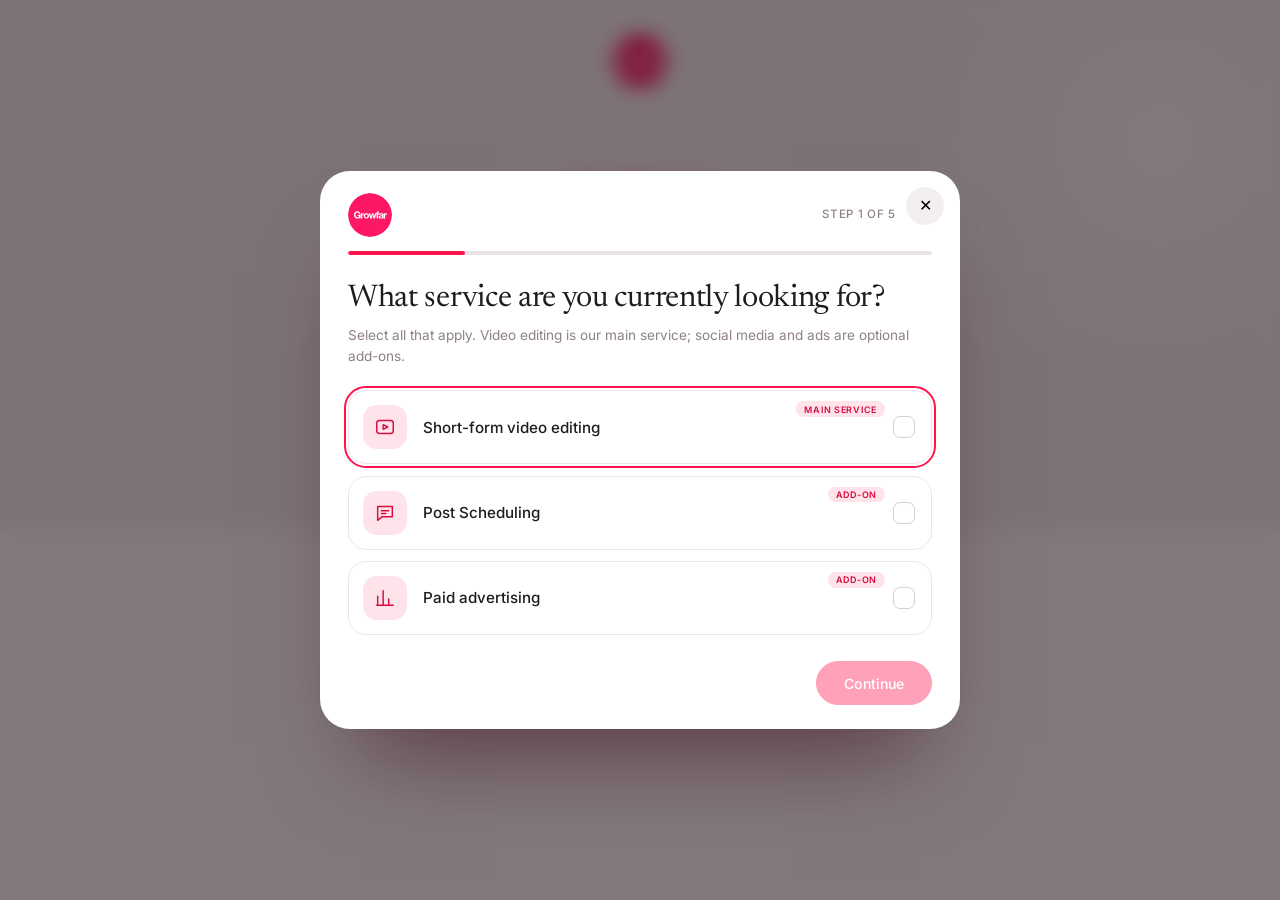
==== book.html @ 7cc7bc4f "Add files via upload" ====
<!DOCTYPE html>
<html lang="en-AU">
<head>
<meta charset="UTF-8">
<meta name="viewport" content="width=device-width, initial-scale=1">
<title>Book a Call — Growfar</title>
<meta name="description" content="Answer five quick questions and book a free call with Growfar. Your custom quote is ready before we talk.">
<meta name="robots" content="noindex">
<link rel="preconnect" href="https://fonts.googleapis.com">
<link rel="preconnect" href="https://fonts.gstatic.com" crossorigin>
<link href="https://fonts.googleapis.com/css2?family=Inter:wght@400;500;600;700;800&family=Newsreader:opsz,wght@6..72,400;6..72,500&display=swap" rel="stylesheet">
<link rel="icon" type="image/svg+xml" href="assets/logo.svg">
<link rel="icon" type="image/png" sizes="32x32" href="assets/favicon-32.png">
<link rel="apple-touch-icon" href="assets/apple-touch-icon.png">
<link rel="stylesheet" href="style.css">
<!-- Meta Pixel Code -->
<script>
!function(f,b,e,v,n,t,s)
{if(f.fbq)return;n=f.fbq=function(){n.callMethod?
n.callMethod.apply(n,arguments):n.queue.push(arguments)};
if(!f._fbq)f._fbq=n;n.push=n;n.loaded=!0;n.version='2.0';
n.queue=[];t=b.createElement(e);t.async=!0;
t.src=v;s=b.getElementsByTagName(e)[0];
s.parentNode.insertBefore(t,s)}(window, document,'script',
'https://connect.facebook.net/en_US/fbevents.js');
fbq('init', '1360784305839886');
fbq('track', 'PageView');
</script>
<noscript><img height="1" width="1" style="display:none"
src="https://www.facebook.com/tr?id=1360784305839886&ev=PageView&noscript=1"
/></noscript>
<!-- End Meta Pixel Code -->
</head>
<body>

<header>
  <div class="wrap nav" style="justify-content:center">
    <a href="index.html" class="logo"><img src="assets/logo.svg" alt="Growfar" width="54" height="54"></a>
  </div>
</header>

<main>
  <div class="hero">
    <div class="wrap lp-center">
      <span class="pill-tag">Free strategy call</span>
      <h1>Let's plan your content.</h1>
      <p class="lead">Answer five quick questions, pick a time that suits you, and your custom quote will be ready before we talk.</p>
      <a href="#contact" data-book class="btn btn-fill">Book a Call</a>
    </div>
  </div>
</main>

<footer class="lp-foot">
  <div class="wrap">
    <a href="index.html" class="logo"><img src="assets/logo.svg" alt="Growfar" width="36" height="36"></a>
    <span>© 2026 Growfar. All rights reserved.</span>
  </div>
</footer>

<script src="booking.js"></script>
<script>
  // Meta Pixel: Book a Call (and other #contact) button clicks
  document.addEventListener('click', function (e) {
    var btn = e.target.closest('a[href="#contact"]');
    if (!btn || typeof fbq !== 'function') return;
    fbq('trackCustom', 'BookCallClick', {
      button_text: btn.textContent.trim()
    });
  });
  // This page exists as an ad destination: open the form straight away so the
  // click lands directly on question 1, no extra "Book a Call" click needed.
  window.addEventListener('load', function () {
    window.GFBooking && window.GFBooking.open();
  });
</script>
</body>
</html>
---- style.css ----
:root{
    --bg:#fefdfd;
    --tint:#f3eff0;
    --tint-2:#ebe4e6;
    --ink:#201c1d;
    --muted:#8e8184;
    --line:#ebe7e8;
    --green:#ff154e;
    --green-d:#d90d3f;
    --green-soft:#ffe3ea;
    --serif:"Newsreader","Iowan Old Style","Georgia",serif;
    --sans:"Inter",system-ui,-apple-system,"Segoe UI",sans-serif;
    --radius:28px;
  }
  *{box-sizing:border-box;margin:0;padding:0}
  html{scroll-behavior:smooth}
  html.lenis,html.lenis body{height:auto}
  .lenis.lenis-smooth{scroll-behavior:auto!important}
  .lenis.lenis-stopped{overflow:hidden}
  :root{--ease:cubic-bezier(.22,1,.36,1)}
  body{overflow-x:hidden}
  body{font-family:var(--sans);background:var(--bg);color:var(--ink);font-size:15px;line-height:1.6;-webkit-font-smoothing:antialiased}
  a{color:inherit;text-decoration:none}
  ul{list-style:none}
  .wrap{width:min(1120px,100% - 40px);margin-inline:auto}
  h1,h2,h3{font-family:var(--serif);font-weight:400;letter-spacing:-.01em;line-height:1.12}
  h1{font-size:clamp(2.4rem,5.2vw,3.9rem)}
  h2{font-size:clamp(1.8rem,3.4vw,2.6rem)}
  p.lead{color:var(--muted);font-size:.95rem;max-width:34ch}

  /* buttons */
  .btn{display:inline-flex;align-items:center;justify-content:center;gap:.5rem;padding:.8rem 1.7rem;border-radius:999px;font-weight:500;font-size:.88rem;border:1.5px solid var(--green);cursor:pointer;font-family:var(--sans);position:relative;overflow:hidden;
    transform:translate(var(--mx,0px),var(--my,0px));
    transition:transform .5s var(--ease),background .4s var(--ease),border-color .4s var(--ease),box-shadow .4s var(--ease),color .4s}
  .btn:active{scale:.97}
  .btn-fill{background:var(--green);color:#ffffff}
  .btn-fill::after{content:"";position:absolute;inset:0;background:linear-gradient(110deg,transparent 30%,rgba(255,255,255,.45) 50%,transparent 70%);transform:translateX(-120%);transition:transform .8s var(--ease)}
  .btn-fill:hover::after{transform:translateX(120%)}
  .btn-fill:hover{background:var(--green-d);border-color:var(--green-d);box-shadow:0 14px 26px -12px var(--green-d)}
  .btn-line{background:transparent;color:var(--ink);border-color:var(--green-soft);box-shadow:inset 0 0 0 1px var(--green-soft)}
  .btn-line:hover{border-color:var(--green);background:rgba(255,21,78,.08)}
  .btn-row{display:flex;gap:.9rem;flex-wrap:wrap}
  .btn-sm{padding:.55rem 1.2rem;font-size:.8rem}

  /* nav */
  header{position:fixed;inset:0 0 auto 0;z-index:50;transition:transform .7s var(--ease),background .5s,backdrop-filter .5s,box-shadow .5s}
  header.scrolled{background:rgba(254,253,253,.72);backdrop-filter:blur(16px) saturate(1.4);-webkit-backdrop-filter:blur(16px) saturate(1.4);box-shadow:0 1px 0 var(--line)}
  header.hide{transform:translateY(-101%)}
  .nav{display:flex;align-items:center;justify-content:space-between;padding-block:34px;transition:padding .5s var(--ease)}
  header.scrolled .nav{padding-block:16px}
  .nav ul a{position:relative;transition:color .3s}
  .nav ul a::after{content:"";position:absolute;left:0;right:0;bottom:-4px;height:1px;background:var(--green);transform:scaleX(0);transform-origin:right;transition:transform .5s var(--ease)}
  .nav ul a:hover::after{transform:scaleX(1);transform-origin:left}
  .logo{font-family:var(--serif);font-size:1.35rem;font-weight:500;display:flex;align-items:center;gap:.5rem}
  .logo img{width:54px;height:54px;display:block;border-radius:50%}
  .nav ul{display:flex;gap:2.2rem;font-size:.86rem;color:#564c4e}
  .nav ul a:hover{color:var(--green-d)}
  .burger{display:none;background:none;border:0;cursor:pointer;width:38px;height:38px;position:relative}
  .burger span,.burger span::before,.burger span::after{position:absolute;left:9px;width:20px;height:1.5px;background:var(--ink);content:"";transition:.25s}
  .burger span{top:18px}.burger span::before{top:-6px;left:0}.burger span::after{top:6px;left:0}
  .burger.open span{background:transparent}
  .burger.open span::before{top:0;transform:rotate(45deg)}
  .burger.open span::after{top:0;transform:rotate(-45deg)}

  /* hero */
  .hero{background:var(--tint);padding:170px 0 110px;position:relative;overflow:hidden}
  .hero::before{content:"";position:absolute;width:520px;height:520px;right:-140px;top:-120px;border-radius:50%;background:radial-gradient(circle,#ffffff 0,transparent 68%);opacity:.9}
  .hero-grid{display:grid;grid-template-columns:1.05fr 1fr;gap:3rem;align-items:center;position:relative}
  .hero h1{margin-bottom:1.3rem;max-width:none;font-size:clamp(2.1rem,3.9vw,3.1rem)}
  .hero p.lead{margin-bottom:2rem}
  .community{display:flex;align-items:center;gap:.8rem;margin-top:2.2rem;font-size:.7rem;color:var(--muted);line-height:1.35}
  .community b{color:var(--green-d);font-weight:500;display:block}
  .avatars{display:flex}
  .avatars span{width:30px;height:30px;border-radius:50%;border:2px solid var(--tint);margin-left:-8px;display:grid;place-items:center;font-size:.62rem;font-weight:600;color:#ffffff}
  .avatars span:first-child{margin-left:0}
  .a1{background:#7d6e71}.a2{background:#ff7a99}.a3{background:#4e3f43}

  .hero-art{position:relative;height:430px}
  .shape{position:absolute;overflow:hidden;box-shadow:0 30px 60px -30px rgba(86,64,69,.35)}
  .shape-a{left:0;top:0;width:58%;height:88%;border-radius:120px 24px 24px 120px;
    background:
      repeating-linear-gradient(90deg,rgba(255,255,255,.0) 0 14px,rgba(166,152,155,.16) 14px 16px),
      linear-gradient(160deg,#fcfbfb,#e6e0e1 70%,#d9d0d3)}
  .shape-a::before{content:"";position:absolute;inset:-10% -30% auto auto;width:95%;height:70%;border-radius:0 0 0 100%;background:linear-gradient(135deg,#ffffff,#e3dcde);box-shadow:-14px 14px 30px rgba(142,123,127,.25)}
  .shape-a::after{content:"";position:absolute;left:38%;top:22%;width:20%;aspect-ratio:1;border-radius:50%;background:radial-gradient(circle at 35% 30%,#ffffff,#ddd4d6 70%);box-shadow:8px 14px 20px rgba(132,113,118,.3)}
  .shape-b{right:0;bottom:0;width:44%;height:66%;border-radius:24px 24px 90px 24px;background:linear-gradient(160deg,#ede7e8,#dfd6d8)}
  .shape-b::before{content:"";position:absolute;left:18%;top:30%;width:70%;aspect-ratio:1;border-radius:50%;background:radial-gradient(circle at 34% 28%,#ffffff 0,#f2f0f0 40%,#d9d0d3 100%);box-shadow:0 26px 30px -10px rgba(126,104,109,.4)}
  .shape-b::after{content:"";position:absolute;right:-12%;top:8%;width:45%;height:26%;border-radius:40px;background:linear-gradient(120deg,#f2d8c8,#e0b9a5);transform:rotate(-24deg);opacity:.85}
  .next{position:absolute;left:2%;bottom:2%;font-size:.6rem;color:var(--muted);display:flex;flex-direction:column;gap:.2rem;width:90px}
  .next::after{content:"";height:1px;background:#a79c9e;margin-top:6px}
  .gl-canvas{position:absolute;inset:-6% -8%;width:116%;height:112%;display:block;pointer-events:none;opacity:0;transition:opacity 1.4s var(--ease)}
  .gl .gl-canvas{opacity:1}
  .gl .shape{display:none}
  .hero .next{z-index:2}
  .hero h1 .w{display:inline-block;overflow:hidden;vertical-align:top;padding-bottom:.08em}
  .hero h1 .w>span{display:inline-block;transform:translateY(105%) rotateX(-40deg);transform-origin:0 100%;animation:wordIn 1.1s var(--ease) forwards;animation-delay:calc(.15s + var(--i)*.09s)}
  @keyframes wordIn{to{transform:none}}
  .hero .fade-up{opacity:0;transform:translateY(20px);animation:fadeUp 1s var(--ease) forwards;animation-delay:calc(.7s + var(--i,0)*.12s)}
  @keyframes fadeUp{to{opacity:1;transform:none}}

  /* sections */
  section{padding:110px 0}
  .head-row{display:flex;justify-content:space-between;align-items:flex-end;gap:2rem;margin-bottom:3rem;flex-wrap:wrap}
  .head-row p{margin-top:.8rem}

  /* brands */
  .brand-track{display:flex;gap:1.4rem;overflow-x:auto;scroll-snap-type:x mandatory;scrollbar-width:none;padding-bottom:4px}
  .brand-track::-webkit-scrollbar{display:none}
  .brand{flex:0 0 190px;height:86px;border-radius:14px;display:grid;place-items:center;font-family:var(--serif);font-size:1.25rem;color:#463d3f;scroll-snap-align:start;background:#ffffff;border:1px solid var(--line);transition:.3s;gap:.4rem;grid-auto-flow:column;justify-content:center}
  .brand svg{width:20px;height:20px;stroke:var(--green-d);fill:none;stroke-width:1.6}
  .brand:hover{box-shadow:0 14px 30px -18px rgba(86,64,69,.5);transform:translateY(-3px)}
  .arrow-btn{display:inline-flex;align-items:center;gap:.9rem;font-size:.66rem;color:var(--muted);background:none;border:0;cursor:pointer;margin-top:2.2rem}
  .arrow-btn::after{content:"";width:84px;height:1px;background:#988c8f;transition:.3s;position:relative}
  .arrow-btn:hover::after{width:110px;background:var(--green-d)}

  /* why */
  .why{padding-top:40px}
  .why-grid{display:grid;grid-template-columns:1fr 1.1fr .8fr;gap:3rem;align-items:center}
  .ticks{margin:1.6rem 0 2rem;display:grid;gap:.75rem;font-size:.85rem;color:#514648}
  .ticks li{display:flex;align-items:center;gap:.7rem}
  .ticks li::before{content:"";width:9px;height:9px;border-radius:50%;background:#3f3537;box-shadow:0 0 0 3px var(--tint-2)}
  .cloud{position:relative;height:380px}
  .cloud i{position:absolute;border-radius:50%;filter:blur(1px)}
  .cloud .beam{position:absolute;left:46%;top:0;bottom:0;width:1px;background:linear-gradient(var(--line),#d3c8ca);}
  .cloud.gl i{display:none}
  .stats{display:grid;gap:2rem}
  .stat{display:grid;grid-template-columns:28px 1fr;column-gap:.9rem;align-items:center}
  .stat svg{grid-row:span 2;width:22px;height:22px;stroke:#483b3e;fill:none;stroke-width:1.5}
  .stat b{font-family:var(--sans);font-size:1.15rem;font-weight:600}
  .stat span{font-size:.72rem;color:var(--muted)}

  /* process */
  .process{background:linear-gradient(var(--bg),#faf7f8)}
  .road-grid{display:grid;grid-template-columns:1.25fr 1fr;gap:3rem;align-items:center}
  .step{display:grid;grid-template-columns:70px 1fr;gap:1rem;padding:26px 0;border-top:1px solid var(--line);cursor:pointer;position:relative;transition:.3s}
  .step:last-child{border-bottom:1px solid var(--line)}
  .step::before{content:"";position:absolute;left:0;top:-1px;height:2px;width:0;background:var(--green);transition:width .5s}
  .step.on::before{width:100%}
  .step small{font-weight:600;font-size:.78rem;color:#483b3e;padding-top:2px}
  .step h3{font-family:var(--sans);font-size:.92rem;font-weight:500;margin-bottom:.4rem}
  .step li{font-size:.72rem;color:var(--muted);padding-left:.9rem;position:relative}
  .step li::before{content:"·";position:absolute;left:0}
  .step:not(.on){opacity:.62}
  .step:hover{opacity:1}
  .road-art{position:relative;height:420px;perspective:1100px}
  .road-3d{position:absolute;inset:0;transform-style:preserve-3d;transform:rotateX(var(--rx,0deg)) rotateY(var(--ry,0deg));transition:transform .7s var(--ease)}
  .road-art .card{position:absolute;overflow:hidden;box-shadow:0 40px 60px -30px rgba(86,64,69,.5);animation:cardSwap .9s var(--ease) both}
  .road-art .big{left:0;top:60px;width:62%;height:250px;border-radius:38px;transform:translateZ(0)}
  .road-art .small{right:0;top:0;width:34%;height:130px;border-radius:26px;transform:translateZ(70px);animation-delay:.08s}
  @keyframes cardSwap{from{opacity:0;rotate:y -35deg;scale:.92}to{opacity:1;rotate:y 0deg;scale:1}}
  .road-art .chip{position:absolute;white-space:nowrap;left:52%;top:250px;font-size:.72rem;background:#ffffff;border:1px solid var(--line);border-radius:999px;padding:.5rem 1rem;box-shadow:0 20px 30px -16px rgba(86,64,69,.5);transform:translateZ(110px)}
  .road-art .chip b{color:var(--green-d);font-weight:600}
  .v0{background:radial-gradient(circle at 30% 25%,#ffffff,#e5dcde 60%,#d0c5c8)}
  .v1{background:conic-gradient(from 200deg at 60% 60%,#f7f4f5,#dad1d3,#faf7f8,#cabbbf,#f7f4f5)}
  .v2{background:linear-gradient(140deg,#fbf7f8,#e3cbd1 55%,#d49fab)}
  .v3{background:radial-gradient(circle at 70% 30%,#f5e6dc,#ece9ea 55%,#d3c9cb)}
  .cta-row{display:flex;justify-content:center;margin-top:4rem}

  /* work */
  .cards{display:grid;grid-template-columns:repeat(3,1fr);gap:1.4rem}
  .work{perspective:1100px}
  .work-card{background:#ffffff;border:1px solid var(--line);border-radius:22px;padding:14px;position:relative;transform-style:preserve-3d;
    transform:rotateX(var(--rx,0deg)) rotateY(var(--ry,0deg)) translateY(var(--ty,0px));
    transition:transform .7s var(--ease),box-shadow .7s var(--ease)}
  .work-card:hover{--ty:-8px;box-shadow:0 40px 60px -34px rgba(86,64,69,.55)}
  .work-card::after,.member .ph::before{content:"";position:absolute;inset:0;border-radius:inherit;pointer-events:none;opacity:0;transition:opacity .5s;background:radial-gradient(360px circle at var(--gx,50%) var(--gy,50%),rgba(255,255,255,.55),transparent 60%)}
  .work-card:hover::after,.member .ph:hover::before{opacity:1}
  .pic-wrap{position:relative;transform-style:preserve-3d}
  .work .pic{height:250px;border-radius:16px;position:relative;overflow:hidden;transform:translateZ(24px)}
  .work .tag{position:absolute;left:12px;top:12px;font-size:.62rem;background:#ffffff;border-radius:999px;padding:.2rem .6rem;color:#564c4e;transform:translateZ(56px);box-shadow:0 8px 16px -8px rgba(0,0,0,.25)}
  .work .time{position:absolute;right:12px;top:12px;font-size:.62rem;color:#564c4e;transform:translateZ(44px)}
  .work .pic-wrap .btn{position:absolute;right:12px;bottom:12px;transform:translateZ(70px)}
  .work .meta{transform:translateZ(30px)}
  .work .meta{display:flex;justify-content:space-between;align-items:center;padding:14px 4px 4px;font-size:.78rem}
  .work .meta b{font-weight:500}
  .work .meta span{font-size:.68rem;color:var(--muted)}
  .work .meta em{font-style:normal;color:var(--green-d);font-weight:600;font-size:.85rem}
  .p1{background:radial-gradient(circle at 50% 45%,#e8b98d 0,#c98d5f 30%,#efe9e4 32%,#ede9ea 100%)}
  .p1::before,.p1::after{content:"";position:absolute;top:36%;width:20%;aspect-ratio:1;border-radius:50%;background:#ffffff;box-shadow:inset 0 0 0 7px #ffffff,inset 0 0 0 16px #222222}
  .p1::before{left:26%}.p1::after{right:26%}
  .p2{background:linear-gradient(150deg,#f3eff0,#d9d0d3)}
  .p2::before{content:"";position:absolute;left:22%;top:20%;width:56%;height:60%;border-radius:40% 60% 50% 50%/50% 40% 60% 50%;background:radial-gradient(circle at 35% 30%,#ffffff,#b8abae 60%,#807275);box-shadow:0 30px 30px -14px rgba(82,63,67,.4)}
  .p3{background:linear-gradient(150deg,#f3e2e6,#e2b9c3)}
  .p3::before{content:"";position:absolute;left:18%;bottom:-20%;width:64%;aspect-ratio:1;border-radius:50%;background:radial-gradient(circle at 35% 30%,#ffffff,#cb7c8e 65%,#a94a60)}
  .p3::after{content:"";position:absolute;left:30%;top:14%;width:14%;aspect-ratio:1;border-radius:50%;background:#ffffff;box-shadow:70px 40px 0 -2px #ffffff}

  /* team */
  .team-grid{display:grid;grid-template-columns:repeat(4,1fr);gap:1.4rem}
  .member{text-align:left}
  .member{perspective:900px}
  .member .ph{aspect-ratio:1/1.12;border-radius:24px 24px 24px 90px;display:grid;place-items:center;font-family:var(--serif);font-size:2.6rem;color:rgba(255,255,255,.95);margin-bottom:1rem;overflow:hidden;position:relative;
    transform:rotateX(var(--rx,0deg)) rotateY(var(--ry,0deg));
    transition:transform .7s var(--ease),border-radius .8s var(--ease),box-shadow .7s var(--ease);box-shadow:0 30px 40px -30px rgba(80,50,57,.6)}
  .member:hover .ph{border-radius:24px 90px 24px 24px}
  .member .ph::after{content:"";position:absolute;width:70%;aspect-ratio:1;border-radius:50%;background:rgba(255,255,255,.18);right:-20%;bottom:-20%}
  .member b{font-weight:500;display:block;font-size:.95rem}
  .member span{font-size:.75rem;color:var(--muted)}
  .m1{background:linear-gradient(150deg,#b5a2a6,#846f74)}
  .m2{background:linear-gradient(150deg,#ff7a99,#d90d3f)}
  .m3{background:linear-gradient(150deg,#d3cacc,#a29296)}
  .m4{background:linear-gradient(150deg,#e6c3ad,#c99a80)}

  /* cta band */
  .band{background:var(--tint);border-radius:36px;padding:70px 40px;text-align:center;position:relative;overflow:hidden}
  .band::before,.band::after{content:"";position:absolute;border-radius:50%;background:radial-gradient(circle,#ffffff,transparent 70%)}
  .band::before{width:340px;height:340px;left:-80px;top:-100px}
  .band::after{width:300px;height:300px;right:-60px;bottom:-120px}
  .band h2{max-width:16ch;margin:0 auto 1rem;position:relative}
  .band p{margin:0 auto 2rem;position:relative}
  .band .btn-row{justify-content:center;position:relative}

  footer{padding:60px 0 40px;font-size:.8rem;color:var(--muted)}
  .foot{display:flex;justify-content:space-between;gap:2rem;flex-wrap:wrap;align-items:center;border-top:1px solid var(--line);padding-top:32px}
  .foot ul{display:flex;gap:1.6rem}
  .foot a:hover{color:var(--green-d)}

  /* reveal */
  .rv{opacity:0;transform:perspective(1000px) translateY(46px) rotateX(-9deg) scale(.985);transform-origin:50% 100%;transition:opacity 1.1s var(--ease),transform 1.3s var(--ease);will-change:transform,opacity}
  .rv.in{opacity:1;transform:none}
  .band{transition:opacity 1.1s var(--ease),transform 1.3s var(--ease)}
  .glow{position:absolute;pointer-events:none;border-radius:50%;filter:blur(60px);opacity:.55;background:var(--green-soft)}
  @media (prefers-reduced-motion:reduce){
    .rv,.hero h1 .w>span,.hero .fade-up{opacity:1;transform:none;transition:none;animation:none}
    html{scroll-behavior:auto}
  }

  /* responsive */
  @media (max-width:960px){
    .hero-grid,.why-grid,.road-grid{grid-template-columns:1fr}
    .hero{padding-top:140px}
    .hero-art{height:380px}
    .cards{grid-template-columns:1fr 1fr}
    .team-grid{grid-template-columns:1fr 1fr}
    .stats{grid-template-columns:repeat(3,1fr)}
    .cloud{height:280px}
  }
  @media (max-width:720px){
    .nav ul{position:absolute;top:82px;left:20px;right:20px;flex-direction:column;gap:1rem;background:#ffffff;padding:1.4rem;border-radius:20px;box-shadow:0 20px 50px -20px rgba(70,40,47,.35);opacity:0;pointer-events:none;transform:translateY(-8px);transition:.25s}
    .nav ul.open{opacity:1;pointer-events:auto;transform:none}
    .burger{display:block}
    .nav .btn{display:none}
    section{padding:80px 0}
    .cards{grid-template-columns:1fr}
    .stats{grid-template-columns:1fr 1fr}
    .road-art{height:330px}
    .road-art .big{height:200px}
    .band{padding:56px 22px}
    .foot{flex-direction:column;align-items:flex-start}
  }

/* =====================================================
   v2 — digital marketing / video editing content
   ===================================================== */
.pill-tag{display:inline-block;font-size:.68rem;letter-spacing:.08em;text-transform:uppercase;color:var(--green-d);background:var(--green-soft);border-radius:999px;padding:.3rem .85rem;margin-bottom:1rem;font-weight:500}
.sec-head{max-width:640px;margin-bottom:3rem}
.sec-head p{margin-top:.9rem;color:var(--muted);max-width:52ch}
.nav ul a.cur{color:var(--green-d)}
.nav ul a.cur::after{transform:scaleX(1)}

/* generic 3D tilt card (put inside an .rv wrapper) */
.t3{position:relative;transform:perspective(1000px) rotateX(var(--rx,0deg)) rotateY(var(--ry,0deg)) translateY(var(--ty,0px));transition:transform .7s var(--ease),box-shadow .7s var(--ease);transform-style:preserve-3d}
.t3:hover{--ty:-8px;box-shadow:0 40px 60px -34px rgba(86,64,69,.55)}
.t3::after{content:"";position:absolute;inset:0;border-radius:inherit;pointer-events:none;opacity:0;transition:opacity .5s;background:radial-gradient(360px circle at var(--gx,50%) var(--gy,50%),rgba(255,255,255,.6),transparent 60%)}
.t3:hover::after{opacity:1}

/* featured service: video editing */
.svc-main{display:grid;grid-template-columns:1fr 1.15fr;gap:2.5rem;background:linear-gradient(150deg,var(--tint),#fbf7f8);border:1px solid var(--line);border-radius:36px;padding:48px;align-items:center;position:relative;overflow:hidden}
.svc-main::before{content:"";position:absolute;width:420px;height:420px;right:-120px;top:-160px;border-radius:50%;background:radial-gradient(circle,#ffffff,transparent 70%)}
.svc-main h3{font-size:clamp(1.7rem,3vw,2.3rem);margin-bottom:.9rem;position:relative}
.svc-main p{color:var(--muted);max-width:44ch;position:relative}
.chips{display:flex;flex-wrap:wrap;gap:.5rem;margin:1.4rem 0 1.9rem;position:relative}
.chips span{font-size:.75rem;border:1px solid var(--line);background:#ffffff;border-radius:999px;padding:.35rem .85rem;color:#564c4e}

/* editor mock */
.editor{perspective:1100px;position:relative}
.editor-in{position:relative;transform-style:preserve-3d;transform:rotateX(calc(var(--rx,0deg) + 5deg)) rotateY(calc(var(--ry,0deg) - 9deg));transition:transform .9s var(--ease)}
.win{background:#ffffff;border:1px solid var(--line);border-radius:20px;box-shadow:0 50px 70px -40px rgba(80,50,57,.55);padding:14px}
.win-bar{display:flex;gap:6px;margin-bottom:12px}
.win-bar i{width:9px;height:9px;border-radius:50%;background:#e4dcde}
.win-bar i:first-child{background:#ff9f8a}.win-bar i:nth-child(2){background:#f6d27c}.win-bar i:nth-child(3){background:var(--green)}
.prev{display:grid;grid-template-columns:1fr 86px;gap:10px;margin-bottom:12px}
.prev-main{aspect-ratio:16/9;border-radius:12px;background:linear-gradient(135deg,#ebd6db,#d08f9e 60%,#ff154e);position:relative;overflow:hidden}
.prev-main::before{display:none;content:"";position:absolute;left:50%;bottom:-8%;width:30%;height:78%;transform:translateX(-50%);border-radius:50% 50% 0 0/38% 38% 0 0;background:rgba(70,40,47,.75)}
.prev-main::after{display:none;content:"";position:absolute;left:50%;top:14%;width:17%;aspect-ratio:1;transform:translateX(-50%);border-radius:50%;background:rgba(80,50,57,.85)}
.prev-main .cap{position:absolute;left:0;right:0;bottom:9%;text-align:center;font-weight:700;font-size:.7rem;color:#ffffff;letter-spacing:.02em;z-index:2;text-shadow:0 2px 6px rgba(0,0,0,.3)}
.prev-main .cap mark{background:#ffd95e;color:#222222;padding:0 .3em;border-radius:3px}
/* hero mascot (Clip waving inside the preview) */
.hm{position:absolute;left:50%;top:13%;height:66%;width:auto;aspect-ratio:200/170;transform:translateX(-50%);overflow:visible;z-index:1}
.hm-sh{fill:rgba(70,20,40,.22);transform-box:fill-box;transform-origin:center;animation:hmSh 2.6s ease-in-out infinite}
.hm-leg{stroke:var(--ink);stroke-width:6;stroke-linecap:round;fill:none}
.hm-foot{fill:var(--ink)}
.hm-arm{stroke:var(--ink);stroke-width:6;stroke-linecap:round;transform-box:fill-box}
.hm-al{transform-origin:100% 0%}
.hm-ar{transform-origin:0% 0%;animation:hmWave 1.1s ease-in-out infinite}
.hm-body{fill:#fff;stroke:var(--ink);stroke-width:4}
.hm-ck{fill:var(--ink)}
.hm-cs{fill:var(--green)}
.hm-clap{transform-box:fill-box;transform-origin:0% 100%;animation:hmClap 3.2s ease-in-out infinite}
.hm-eye{fill:var(--ink);transform-box:fill-box;transform-origin:center;animation:hmBlink 4.2s infinite}
.hm-cheek{fill:var(--green);opacity:.3}
.hm-mouth{stroke:var(--ink);stroke-width:3.5;stroke-linecap:round;fill:none}
.hm-bob{animation:hmBob 2.6s ease-in-out infinite}
.hm-cut{font:800 15px var(--sans);fill:#fff;stroke:var(--ink);stroke-width:3;paint-order:stroke;stroke-linejoin:round;opacity:0;transform-box:fill-box;transform-origin:0% 100%;animation:hmCut 3.2s ease-in-out infinite}
.hm-sp{fill:#ffd95e;stroke:var(--ink);stroke-width:1.5;stroke-linejoin:round;transform-box:fill-box;transform-origin:center;animation:hmTwinkle 2s ease-in-out infinite}
.hm-sp2{animation-delay:-1s}
@keyframes hmBob{50%{transform:translateY(-5px)}}
@keyframes hmSh{50%{transform:scaleX(.88);opacity:.7}}
@keyframes hmWave{0%,100%{transform:rotate(-6deg)}50%{transform:rotate(-70deg)}}
@keyframes hmClap{0%,62%,100%{transform:rotate(0)}70%{transform:rotate(-28deg)}78%{transform:rotate(0)}}
@keyframes hmCut{0%,68%{opacity:0;transform:scale(.4) rotate(-8deg)}76%{opacity:1;transform:scale(1.15) rotate(-8deg)}84%,92%{opacity:1;transform:scale(1) rotate(-8deg)}100%{opacity:0;transform:scale(1) rotate(-8deg)}}
@keyframes hmBlink{0%,94%,100%{transform:scaleY(1)}97%{transform:scaleY(.1)}}
@keyframes hmTwinkle{0%,100%{transform:scale(.5) rotate(0);opacity:.4}50%{transform:scale(1.15) rotate(20deg);opacity:1}}
.prev-side{border-radius:12px;background:linear-gradient(170deg,#392a2e,#1e1316);position:relative;overflow:hidden;display:grid;place-items:center;color:#ffffff;font-size:.55rem;text-align:center;font-weight:600;line-height:1.3;padding:8px}
.prev-side b{color:var(--green)}
.tracks{display:grid;gap:6px;position:relative;padding-top:6px}
.trk{height:22px;border-radius:6px;background:#f4f1f1;position:relative;overflow:hidden}
.clip{position:absolute;top:3px;bottom:3px;border-radius:5px;left:var(--l);width:var(--w);background:var(--c)}
.wave{display:flex;align-items:center;gap:2px;padding:0 4px}
.wave i{flex:1;background:#dc9fad;border-radius:2px}
.playhead{position:absolute;top:0;bottom:-2px;width:2px;background:#201c1d;left:2%;border-radius:2px;animation:scrub 7s linear infinite;z-index:3}
.playhead::before{content:"";position:absolute;top:-3px;left:-4px;width:10px;height:10px;background:#201c1d;border-radius:3px}
@keyframes scrub{from{left:2%}to{left:97%}}
.float{position:absolute;background:#ffffff;border:1px solid var(--line);border-radius:14px;padding:.55rem .85rem;font-size:.7rem;box-shadow:0 26px 34px -18px rgba(80,50,57,.5);white-space:nowrap}
.float b{color:var(--green-d);font-weight:600}
.float.f1{right:-10px;top:-22px;transform:translateZ(90px);animation:bob 5s ease-in-out infinite}
.float.f2{left:-16px;bottom:-20px;transform:translateZ(110px);animation:bob 6s ease-in-out -2s infinite}
@keyframes bob{50%{translate:0 -8px}}

/* service mini grid */
.svc-grid{display:grid;grid-template-columns:repeat(3,1fr);gap:1.2rem;margin-top:1.4rem}
.svc{background:#ffffff;border:1px solid var(--line);border-radius:24px;padding:26px 24px}
.ico{width:46px;height:46px;border-radius:14px;display:grid;place-items:center;background:var(--green-soft);margin-bottom:1.1rem}
.ico svg{width:22px;height:22px;stroke:var(--green-d);fill:none;stroke-width:1.6;stroke-linecap:round;stroke-linejoin:round}
.svc h3,.ad h3{font-family:var(--sans);font-size:1.02rem;font-weight:500;margin-bottom:.45rem;letter-spacing:0}
.svc p,.ad p{font-size:.82rem;color:var(--muted)}

/* ads */
.ads-grid{display:grid;grid-template-columns:repeat(4,1fr);gap:1.2rem}
.ad{background:#ffffff;border:1px solid var(--line);border-radius:22px;padding:20px 18px;height:100%}
.ad .badge{width:40px;height:40px;border-radius:13px;display:grid;place-items:center;font-family:var(--serif);font-size:1.1rem;margin-bottom:.8rem;color:#ffffff;background:linear-gradient(140deg,var(--green),#d90d3f);box-shadow:0 14px 22px -12px var(--green-d);transform:translateZ(40px)}
.ad ul{margin:.7rem 0 0;display:grid;gap:.45rem;font-size:.78rem;color:#564c4e}
.ad li{padding-left:1rem;position:relative}
.ad li::before{content:"";position:absolute;left:0;top:.55em;width:5px;height:5px;border-radius:50%;background:var(--green)}
.ad .kpi{margin-top:1.1rem;padding-top:1rem;border-top:1px dashed var(--line);font-size:.72rem;color:var(--muted)}
.ad .kpi b{display:block;font-size:1.15rem;color:var(--ink);font-weight:600}

/* platform marquee */
.marq{overflow:hidden;-webkit-mask-image:linear-gradient(90deg,transparent,#000000 8%,#000000 92%,transparent);mask-image:linear-gradient(90deg,transparent,#000000 8%,#000000 92%,transparent)}
.marq-track{display:flex;gap:1rem;width:max-content;animation:marq 42s linear infinite}
.marq:hover .marq-track{animation-play-state:paused}
.plat{display:flex;align-items:center;gap:.65rem;padding:.95rem 1.6rem;border:1px solid var(--line);border-radius:999px;background:#ffffff;font-size:.92rem;white-space:nowrap;transition:.4s var(--ease)}
.plat i{width:10px;height:10px;border-radius:50%;background:var(--green);box-shadow:0 0 0 4px var(--green-soft)}
.plat:hover{transform:translateY(-4px);box-shadow:0 18px 28px -18px rgba(86,64,69,.5);border-color:var(--green)}
@keyframes marq{to{transform:translateX(-50%)}}
.three{display:grid;grid-template-columns:repeat(3,1fr);gap:1.4rem;margin-top:3rem}
.mini{padding:22px 4px;border-top:1px solid var(--line)}
.mini h3{font-family:var(--sans);font-size:.95rem;font-weight:500;margin-bottom:.4rem}
.mini p{font-size:.82rem;color:var(--muted)}

/* quotes */
.quotes{display:grid;grid-template-columns:repeat(3,1fr);gap:1.2rem}
.q{background:#ffffff;border:1px solid var(--line);border-radius:24px;padding:28px 26px;height:100%;display:flex;flex-direction:column;justify-content:space-between;gap:1.4rem}
.q blockquote{font-family:var(--serif);font-size:1.12rem;line-height:1.4}
.stars{color:#f2b544;letter-spacing:.15em;font-size:.8rem;margin-bottom:.8rem}
.who{display:flex;align-items:center;gap:.8rem;font-size:.78rem}
.who i{width:38px;height:38px;border-radius:50%;display:grid;place-items:center;font-style:normal;font-weight:600;color:#ffffff;font-size:.78rem}
.who b{display:block;font-weight:500;font-size:.85rem}
.who span{color:var(--muted)}
.c1{background:linear-gradient(140deg,#b5a2a6,#846f74)}.c2{background:linear-gradient(140deg,#ff7a99,#d90d3f)}.c3{background:linear-gradient(140deg,#e6c3ad,#c99a80)}.c4{background:linear-gradient(140deg,#d6a7bb,#b06f8b)}
.center-row{display:flex;justify-content:center;margin-top:2.6rem}

/* ---------- testimonials page ---------- */
.t-hero{padding-bottom:90px}
.t-hero .hero-art{height:400px}
.tabs{display:flex;gap:.5rem;flex-wrap:wrap;margin-bottom:2.2rem}
.tabs button{font:500 .8rem var(--sans);padding:.6rem 1.15rem;border-radius:999px;border:1px solid var(--line);background:#ffffff;cursor:pointer;transition:.45s var(--ease);color:#564c4e}
.tabs button:hover{border-color:var(--green)}
.tabs button.on{background:var(--green);border-color:var(--green);color:#ffffff;box-shadow:0 14px 24px -12px var(--green-d)}
.vgrid{display:grid;grid-template-columns:repeat(3,1fr);gap:1.4rem}
.vitem{transition:opacity .4s var(--ease),scale .4s var(--ease)}
.vitem.out{opacity:0;scale:.92}
.vt{background:#ffffff;border:1px solid var(--line);border-radius:26px;padding:12px;cursor:pointer;height:100%}
.poster{aspect-ratio:4/5;border-radius:18px;position:relative;overflow:hidden;transform:translateZ(20px)}
.poster .sub{position:absolute;left:50%;bottom:0;width:58%;height:66%;transform:translateX(-50%)}
.poster .sub::before{content:"";position:absolute;left:50%;top:0;width:36%;aspect-ratio:1;transform:translateX(-50%);border-radius:50%;background:rgba(66,40,46,.82)}
.poster .sub::after{content:"";position:absolute;left:0;right:0;bottom:0;top:38%;border-radius:50% 50% 0 0/36% 36% 0 0;background:rgba(66,40,46,.82)}
.po1{background:linear-gradient(160deg,#f5e3e7,#d48f9f)}
.po2{background:linear-gradient(160deg,#f2eff0,#c7b8bc)}
.po3{background:linear-gradient(160deg,#f8ebe2,#e0b49b)}
.po4{background:linear-gradient(160deg,#f5e6ec,#d3a3b8)}
.po5{background:linear-gradient(160deg,#f4e6e9,#c77487)}
.po6{background:linear-gradient(160deg,#f4f1f2,#cfc4c6)}
.poster::before{content:"";position:absolute;width:70%;aspect-ratio:1;right:-25%;top:-15%;border-radius:50%;background:radial-gradient(circle,rgba(255,255,255,.75),transparent 70%)}
.play{position:absolute;left:50%;top:44%;width:64px;height:64px;margin:-32px 0 0 -32px;border-radius:50%;background:#ffffff;display:grid;place-items:center;box-shadow:0 18px 30px -12px rgba(60,30,37,.45);transform:translateZ(60px);transition:scale .5s var(--ease);z-index:3}
.play::before{content:"";width:0;height:0;border-left:15px solid var(--green-d);border-top:10px solid transparent;border-bottom:10px solid transparent;margin-left:4px}
.play::after{content:"";position:absolute;inset:-8px;border-radius:50%;border:1.5px solid rgba(255,255,255,.9);animation:ping 2.4s var(--ease) infinite}
@keyframes ping{from{transform:scale(.85);opacity:1}to{transform:scale(1.5);opacity:0}}
.vt:hover .play{scale:1.12}
.poster .dur{position:absolute;right:12px;top:12px;font-size:.62rem;background:rgba(38,20,24,.72);color:#ffffff;border-radius:999px;padding:.2rem .6rem;transform:translateZ(40px)}
.poster .cat{position:absolute;left:12px;top:12px;font-size:.62rem;background:#ffffff;border-radius:999px;padding:.2rem .65rem;color:#564c4e;transform:translateZ(46px)}
.poster .cap{position:absolute;left:8%;right:8%;bottom:16%;text-align:center;font-weight:700;font-size:.8rem;line-height:1.25;color:#ffffff;text-shadow:0 2px 8px rgba(0,0,0,.35);z-index:2;transform:translateZ(50px)}
.poster .cap mark{background:#ffd95e;color:#222222;padding:0 .3em;border-radius:3px;text-shadow:none}
.poster .metric{position:absolute;left:12px;bottom:12px;background:var(--green);color:#ffffff;font-weight:600;font-size:.72rem;border-radius:999px;padding:.35rem .8rem;transform:translateZ(60px);box-shadow:0 12px 20px -10px var(--green-d)}
.vt-body{padding:16px 6px 6px}
.vt-body blockquote{font-family:var(--serif);font-size:1.02rem;line-height:1.4;margin-bottom:1rem}

/* before / after */
.ba-grid{display:grid;grid-template-columns:1fr 1fr;gap:1.4rem}
.ba-card{background:#ffffff;border:1px solid var(--line);border-radius:28px;padding:14px}
.ba-card h3{font-family:var(--sans);font-size:.95rem;font-weight:500;margin:16px 6px 4px}
.ba-card p{font-size:.78rem;color:var(--muted);margin:0 6px 8px}
.ba{position:relative;aspect-ratio:16/10;border-radius:18px;overflow:hidden;--pos:50;user-select:none;background:#cccccc}
.ba .side{position:absolute;inset:0}
.ba .edit{clip-path:inset(0 0 0 calc(var(--pos)*1%))}
.sc{position:absolute;inset:0;overflow:hidden}
.raw .sc{background:linear-gradient(#bdb8b9,#a1999b);filter:grayscale(.9) contrast(.8)}
.edit .sc{background:linear-gradient(140deg,#ecc4cd,#ff154e 62%,#8f2f45)}
.v2 .edit .sc{background:linear-gradient(140deg,#f8e6d9,#f2b992 55%,#e58b63)}
.sc .sub{position:absolute;left:50%;bottom:0;width:32%;height:74%;transform:translateX(-50%)}
.sc .sub::before{content:"";position:absolute;left:50%;top:0;width:38%;aspect-ratio:1;transform:translateX(-50%);border-radius:50%;background:rgba(65,47,51,.8)}
.sc .sub::after{content:"";position:absolute;left:0;right:0;bottom:0;top:38%;border-radius:50% 50% 0 0/34% 34% 0 0;background:rgba(65,47,51,.8)}
.raw .sc::before,.raw .sc::after{content:"";position:absolute;left:0;right:0;height:11%;background:#000000}
.raw .sc::before{top:0}.raw .sc::after{bottom:0}
.tc{position:absolute;left:12px;top:15%;font:500 .62rem/1 ui-monospace,Menlo,monospace;color:#f3f3f3;background:rgba(0,0,0,.45);padding:.3rem .5rem;border-radius:4px;z-index:2}
.rawnote{position:absolute;right:12px;bottom:15%;font:500 .62rem/1.3 var(--sans);color:#473e40;z-index:2;text-align:right}
.hook{position:absolute;left:50%;top:13%;transform:translateX(-50%);background:#ffffff;color:#201c1d;font-weight:700;font-size:.9rem;padding:.35rem .85rem;border-radius:10px;white-space:nowrap;box-shadow:0 12px 20px -10px rgba(0,0,0,.35);z-index:2}
.cap2{position:absolute;left:0;right:0;bottom:15%;text-align:center;font-weight:800;font-size:1.05rem;color:#ffffff;text-shadow:0 2px 8px rgba(0,0,0,.35);z-index:2;padding:0 10%}
.cap2 mark{background:#ffd95e;color:#222222;padding:0 .3em;border-radius:4px;text-shadow:none}
.bar{position:absolute;left:0;bottom:0;height:5px;width:62%;background:#ffffff;z-index:2;opacity:.9}
.sticker{position:absolute;right:12px;top:18%;background:#201c1d;color:#ffffff;font-weight:700;font-size:.7rem;padding:.35rem .7rem;border-radius:999px;transform:rotate(6deg);z-index:2;box-shadow:0 12px 18px -8px rgba(20,10,14,.4)}
.handle{position:absolute;top:0;bottom:0;left:calc(var(--pos)*1%);width:2px;background:#ffffff;box-shadow:0 0 0 1px rgba(0,0,0,.08);z-index:4;pointer-events:none}
.handle::after{content:"↔";position:absolute;top:50%;left:50%;width:38px;height:38px;margin:-19px 0 0 -19px;border-radius:50%;background:#ffffff;display:grid;place-items:center;font-size:.9rem;color:var(--green-d);box-shadow:0 12px 22px -8px rgba(0,0,0,.4)}
.lab{position:absolute;top:12px;font-size:.62rem;font-weight:600;letter-spacing:.08em;background:rgba(38,20,24,.7);color:#ffffff;border-radius:999px;padding:.25rem .65rem;z-index:3}
.lab.l{left:12px}.lab.r{right:12px;background:var(--green)}
.ba input{position:absolute;inset:0;width:100%;height:100%;opacity:0;cursor:ew-resize;z-index:5;margin:0}

/* how we edit list */
.how{display:grid;grid-template-columns:1fr 1.1fr;gap:3rem;align-items:center;margin-top:3.5rem}
.how ol{list-style:none;counter-reset:s;display:grid}
.how li{counter-increment:s;display:grid;grid-template-columns:44px 1fr auto;gap:1rem;padding:20px 0;border-top:1px solid var(--line);align-items:start}
.how li:last-child{border-bottom:1px solid var(--line)}
.how li::before{content:"0" counter(s);font-weight:600;font-size:.78rem;color:#483b3e;padding-top:3px}
.how h3{font-family:var(--sans);font-size:.92rem;font-weight:500;margin-bottom:.2rem}
.how p{font-size:.78rem;color:var(--muted)}
.how em{font-style:normal;font-size:.68rem;color:var(--green-d);background:var(--green-soft);border-radius:999px;padding:.2rem .6rem;white-space:nowrap;font-weight:500}

/* stats band */
.stat-row{display:grid;grid-template-columns:repeat(4,1fr);gap:1.2rem}
.big-stat{text-align:center;padding:30px 10px;border-radius:26px;background:var(--tint)}
.big-stat b{display:block;font-family:var(--serif);font-weight:400;font-size:clamp(2rem,4vw,2.9rem);line-height:1}
.big-stat span{font-size:.75rem;color:var(--muted)}

/* modal */
.modal{position:fixed;inset:0;z-index:100;display:grid;place-items:center;padding:20px;background:rgba(32,18,21,.55);-webkit-backdrop-filter:blur(10px);backdrop-filter:blur(10px);opacity:0;pointer-events:none;transition:opacity .5s var(--ease)}
.modal.open{opacity:1;pointer-events:auto}
.m-box{width:min(860px,100%);background:#ffffff;border-radius:28px;overflow:hidden;transform:perspective(1300px) rotateX(14deg) translateY(50px) scale(.94);transition:transform .9s var(--ease);position:relative}
.modal.open .m-box{transform:none}
.m-stage{aspect-ratio:16/9;position:relative;display:grid;place-items:center;color:#ffffff;overflow:hidden}
.m-stage video{position:absolute;inset:0;width:100%;height:100%;background:#000000;object-fit:contain}
.m-stage .q-big{font-family:var(--serif);font-size:clamp(1.1rem,2.6vw,1.9rem);line-height:1.3;text-align:center;padding:0 12%;text-shadow:0 2px 14px rgba(0,0,0,.3);position:relative;z-index:2}
.eq{position:absolute;left:24px;bottom:22px;display:flex;gap:4px;align-items:flex-end;height:28px}
.eq i{width:4px;background:#ffffff;border-radius:2px;animation:eq 1s ease-in-out infinite}
.eq i:nth-child(2){animation-delay:-.3s}.eq i:nth-child(3){animation-delay:-.6s}.eq i:nth-child(4){animation-delay:-.15s}
@keyframes eq{0%,100%{height:6px}50%{height:26px}}
.m-info{padding:20px 26px;display:flex;justify-content:space-between;gap:1rem;align-items:center;flex-wrap:wrap}
.m-x{position:absolute;top:14px;right:14px;z-index:4;width:38px;height:38px;border-radius:50%;border:0;background:rgba(255,255,255,.9);cursor:pointer;font-size:1.1rem;transition:.4s var(--ease)}
.m-x:hover{rotate:90deg;background:#ffffff}

@media (max-width:960px){
  .svc-main,.how,.ba-grid{grid-template-columns:1fr}
  .svc-grid,.quotes,.vgrid,.three{grid-template-columns:1fr 1fr}
  .ads-grid{grid-template-columns:1fr 1fr}
  .stat-row{grid-template-columns:1fr 1fr}
  .svc-main{padding:32px 24px}
}
@media (max-width:720px){
  .svc-grid,.quotes,.vgrid,.three,.ads-grid{grid-template-columns:1fr}
  .float.f1{right:0}.float.f2{left:0}
  .how li{grid-template-columns:36px 1fr}.how em{display:none}
}
@media (prefers-reduced-motion:reduce){.marq-track,.playhead,.float,.play::after,.eq i,.hm *{animation:none}}
.vitem>.rv{height:100%}
.m-stage::before{content:"";position:absolute;inset:0;background:linear-gradient(rgba(42,20,25,.4),rgba(42,20,25,.62));z-index:1}
.m-stage .eq{z-index:2}
.m-stage .q-big{z-index:2}
.m-stage video{z-index:3}
.m-stage[class*="po"]{background-size:cover}
.ad{display:flex;flex-direction:column}
.ad .kpi{margin-top:auto}
.ad ul{margin-bottom:0}
.eq[hidden]{display:none}

/* =====================================================
   work page — video edit examples
   ===================================================== */
.w-hero{padding-bottom:90px}
.jump{display:flex;gap:.6rem;flex-wrap:wrap;margin-top:2rem}
.jump a{font-size:.78rem;border:1px solid var(--green-soft);border-radius:999px;padding:.5rem 1rem;background:rgba(255,255,255,.6);transition:.4s var(--ease)}
.jump a:hover{border-color:var(--green);transform:translateY(-3px)}
.ex{padding:90px 0}
.ex:nth-of-type(even){background:linear-gradient(var(--bg),#f9f5f6 40%,var(--bg))}
.ex-grid{display:grid;grid-template-columns:1fr 1.1fr;gap:4rem;align-items:center}
.ex.flip .ex-grid>:first-child{order:2}
.ex-no{font-family:var(--serif);font-size:4.2rem;line-height:1;color:var(--tint-2);margin-bottom:.4rem}
.ex h2{margin-bottom:.9rem}
.ex .lead{max-width:44ch}
.log{list-style:none;margin:1.8rem 0 1.6rem;display:grid}
.log li{display:grid;grid-template-columns:52px 1fr;gap:.9rem;padding:14px 12px;border-top:1px solid var(--line);cursor:pointer;border-radius:14px;transition:background .5s var(--ease),transform .5s var(--ease)}
.log li:last-child{border-bottom:1px solid var(--line)}
.log li:hover{transform:translateX(6px)}
.log li.on{background:var(--tint);border-color:transparent}
.log li time{font:600 .7rem ui-monospace,Menlo,monospace;color:var(--green-d);background:var(--green-soft);border-radius:999px;padding:.25rem 0;height:max-content;text-align:center}
.log li b{display:block;font-weight:500;font-size:.9rem}
.log li span{font-size:.76rem;color:var(--muted)}
.res{display:flex;gap:2.2rem;flex-wrap:wrap}
.res b{display:block;font-family:var(--serif);font-weight:400;font-size:2rem;line-height:1.1}
.res span{font-size:.72rem;color:var(--muted)}

.vp{position:relative;perspective:1200px;--ar:9/16}
.vp:not(.h){max-width:520px;margin-inline:auto;width:100%}
.vp.h{--ar:16/9}
.vp-in{background:#ffffff;border:1px solid var(--line);border-radius:30px;padding:14px;box-shadow:0 50px 70px -44px rgba(80,50,57,.55);transform:rotateX(var(--rx,0deg)) rotateY(var(--ry,0deg));transition:transform .8s var(--ease)}
.vp-panes{display:grid;grid-template-columns:1fr 1fr;gap:10px}
.vp.h .vp-panes{grid-template-columns:1fr}
.pane{position:relative;border-radius:18px;overflow:hidden;aspect-ratio:var(--ar);background:#d6d0d1}
.pane video{position:absolute;inset:0;width:100%;height:100%;object-fit:cover;background:#000000}
.pane .lab{top:10px}
.pane .lab.l{left:10px}
.vp .sc .sub{transform:translateX(-50%) scale(var(--z,1));transform-origin:50% 100%;transition:transform .7s var(--ease)}
.vp.playing .raw .sc .sub{animation:shake 2.4s ease-in-out infinite}
@keyframes shake{0%,100%{translate:0 0}25%{translate:-3px 2px}50%{translate:3px -1px}75%{translate:-2px -2px}}
.vp .edit .sc{filter:hue-rotate(var(--hr,0deg));transition:filter .9s}
.vp .hook:empty,.vp .cap2:empty{display:none}
.vp .pop{animation:pop .5s var(--ease)}
@keyframes pop{from{scale:.72;opacity:0}}
.vp .bar{width:calc(var(--p,0)*100%)}
.vp .hook{font-size:.82rem}
.vp .cap2{font-size:1rem}
.vp.h .cap2{font-size:1.3rem}
.vp-ctl{display:flex;align-items:center;gap:14px;padding:16px 8px 6px}
.vp-btn{width:42px;height:42px;flex:none;border-radius:50%;border:0;background:var(--green);color:#ffffff;cursor:pointer;display:grid;place-items:center;transition:background .4s,scale .5s var(--ease);box-shadow:0 12px 20px -10px var(--green-d)}
.vp-btn:hover{background:var(--green-d);scale:1.1}
.vp-btn svg{width:14px;height:14px;fill:#ffffff}
.vp-track{position:relative;flex:1;height:6px;border-radius:6px;background:var(--tint-2);cursor:pointer}
.vp-track::before{content:"";position:absolute;inset:-12px 0}
.vp-track .fill{position:absolute;left:0;top:0;bottom:0;width:calc(var(--p,0)*100%);background:var(--green);border-radius:6px}
.vp-track .mk{position:absolute;top:-4px;width:3px;height:14px;left:var(--l);background:#c9bbbe;border-radius:2px;transition:background .3s}
.vp-track .mk.past{background:var(--green-d)}
.vp-time{flex:none;font:500 .7rem ui-monospace,Menlo,monospace;color:var(--muted)}
.vp-hint{font-size:.7rem;color:var(--muted);text-align:center;margin-top:.7rem}

@media (max-width:960px){
  .ex-grid{grid-template-columns:1fr;gap:2.4rem}
  .ex.flip .ex-grid>:first-child{order:0}
  .ex{padding:64px 0}
}
@media (prefers-reduced-motion:reduce){.vp.playing .raw .sc .sub{animation:none}}
.pane.edit .lab{background:var(--green)}
.vp .hook{top:8%}
.vp .rawnote{color:#ffffff;background:rgba(0,0,0,.45);padding:.25rem .45rem;border-radius:6px;bottom:14%}
.warm .edit .sc{background:linear-gradient(140deg,#f8e6d9,#f2b992 55%,#e58b63)}
.ad .addon{position:absolute;top:18px;right:18px;font-size:.58rem;letter-spacing:.09em;text-transform:uppercase;color:var(--green-d);background:var(--green-soft);padding:.22rem .6rem;border-radius:999px;font-weight:600;transform:translateZ(30px)}
#addons .chips{margin-bottom:0}

/* =====================================================
   How We Edit — mascot story stage
   ===================================================== */
.road-art{height:auto}
.road-3d{position:relative;inset:auto}
.road-art .chip{left:auto;right:-6px;top:-16px;transform:translateZ(90px);z-index:5}
.step{outline:none}
.step:focus-visible{box-shadow:0 0 0 2px var(--green-soft)}
.dots{display:flex;gap:.55rem;justify-content:center;margin-top:1.5rem}
.dots button{width:10px;height:10px;border-radius:6px;border:0;background:var(--tint-2);cursor:pointer;transition:.6s var(--ease)}
.dots button.on{background:var(--green);width:30px}

.stage{position:relative;aspect-ratio:480/380;border-radius:34px;overflow:hidden;background:linear-gradient(165deg,#fff 0%,var(--tint) 100%);border:1px solid var(--line);box-shadow:0 50px 70px -40px rgba(70,20,40,.5);transform-style:preserve-3d}
.stage svg{position:absolute;inset:0;width:100%;height:100%;overflow:hidden}
.stage.flip svg{animation:stageFlip .9s var(--ease)}
@keyframes stageFlip{from{opacity:0;transform:perspective(900px) rotateY(-28deg) scale(.95)}}
.scene-tag{position:absolute;left:18px;top:14px;z-index:3;font-size:.6rem;letter-spacing:.09em;text-transform:uppercase;font-weight:600;color:var(--green-d);background:var(--green-soft);border-radius:999px;padding:.25rem .7rem}
.bubble{position:absolute;left:18px;right:18px;top:46px;z-index:3;background:#fff;border:1px solid var(--line);border-radius:16px;padding:10px 14px;min-height:62px;box-shadow:0 16px 26px -18px rgba(70,20,40,.45);font-size:.8rem;line-height:1.4}
.bubble::after{content:"";position:absolute;left:52px;bottom:-8px;width:14px;height:14px;background:#fff;border-right:1px solid var(--line);border-bottom:1px solid var(--line);transform:rotate(45deg)}
.bubble b{display:block;font-family:var(--serif);font-weight:500;font-size:1rem;color:var(--ink);margin-bottom:.1rem;min-height:1.3em}
.bubble span{color:#5a4d51;display:block}

/* shared svg look */
.stage text{font-family:var(--sans);font-weight:600;font-size:12px;text-anchor:middle}
.ground{fill:rgba(255,21,78,.06)}
.lbl{fill:var(--muted);font-weight:500!important}
.scene{opacity:0;transition:opacity .5s var(--ease)}
.stage[data-s="1"] .sc1,.stage[data-s="2"] .sc2,.stage[data-s="3"] .sc3,.stage[data-s="4"] .sc4{opacity:1}
.stage [class*="th"],.stage .fr,.stage .pf,.stage .mo,.stage .plane,.stage .eye,.stage .arm,.stage .clap{transform-box:fill-box}

/* mascot */
.mshadow{fill:rgba(70,20,40,.16);transform-box:fill-box;transform-origin:center}
.leg{stroke:var(--ink);stroke-width:6;stroke-linecap:round;fill:none}
.foot{fill:var(--ink)}
.arm{stroke:var(--ink);stroke-width:6;stroke-linecap:round}
.arm-l{transform-origin:100% 0%}
.arm-r{transform-origin:0% 0%}
.body{fill:#fff;stroke:var(--ink);stroke-width:4}
.ck{fill:var(--ink)}
.cs{fill:var(--green)}
.clap{transform-origin:0% 100%}
.eye{fill:var(--ink);transform-origin:center;animation:blink 4.2s infinite}
@keyframes blink{0%,94%,100%{transform:scaleY(1)}97%{transform:scaleY(.1)}}
.cheek{fill:var(--green);opacity:.3}
.mouth{stroke:var(--ink);stroke-width:3.5;stroke-linecap:round;fill:none}
.mouth2{fill:var(--ink);opacity:0}
.bob{animation:bob 2.6s ease-in-out infinite}
@keyframes bob{50%{transform:translateY(-4px)}}

/* ---- scene 1 : brief & raw upload ---- */
.fld-back{fill:#ffc4d1;stroke:var(--ink);stroke-width:4;stroke-linejoin:round}
.fld-front{fill:var(--green-soft);stroke:var(--ink);stroke-width:4}
.up{stroke:var(--green);stroke-width:6;stroke-linecap:round;stroke-linejoin:round;fill:none}
.th rect{fill:#fff;stroke:var(--ink);stroke-width:3}
.th path{fill:var(--green)}
.th{transform-origin:center;opacity:0}
.stage[data-s="1"] .th{animation:drop 3s ease-in infinite}
.stage[data-s="1"] .th2{animation-delay:.9s}
.stage[data-s="1"] .th3{animation-delay:1.8s}
@keyframes drop{0%{transform:translateY(0) scale(1);opacity:0}12%{opacity:1}72%{transform:translateY(112px) scale(.6);opacity:1}100%{transform:translateY(128px) scale(.35);opacity:0}}
.stage[data-s="1"] .arm-r{animation:wave .9s ease-in-out infinite}
@keyframes wave{0%,100%{transform:rotate(-8deg)}50%{transform:rotate(-78deg)}}
.stage[data-s="1"] .clap{animation:clap 2.8s ease-in-out infinite}
@keyframes clap{0%,66%,100%{transform:rotate(0)}74%{transform:rotate(-26deg)}82%{transform:rotate(0)}}
.stage[data-s="1"] .up{animation:upbob 1.2s ease-in-out infinite}
@keyframes upbob{50%{transform:translateY(-5px)}}

/* ---- scene 2 : rough cut ---- */
.hk rect{fill:#fff;stroke:var(--ink);stroke-width:2.5}
.hk text{fill:var(--ink)}
.stage[data-s="2"] .hk1 rect{animation:hkon 6s infinite}
.stage[data-s="2"] .hk2 rect{animation:hkon 6s 2s infinite}
.stage[data-s="2"] .hk3 rect{animation:hkon 6s 4s infinite}
.stage[data-s="2"] .hk1 text{animation:hktx 6s infinite}
.stage[data-s="2"] .hk2 text{animation:hktx 6s 2s infinite}
.stage[data-s="2"] .hk3 text{animation:hktx 6s 4s infinite}
@keyframes hkon{0%,30%{fill:var(--green)}34%,100%{fill:#fff}}
@keyframes hktx{0%,30%{fill:#fff}34%,100%{fill:var(--ink)}}
.strip{fill:var(--ink)}
.holes{stroke:#fff;stroke-width:4;stroke-dasharray:6 8;opacity:.5;fill:none}
.fr rect{fill:#fff}
.fr .m{fill:var(--green)}
.fr .slow{fill:#e5dcde}
.zz{fill:#9b8d91;font-size:11px!important}
.fr{transform-origin:center}
.stage[data-s="2"] .fr3{animation:cutout 5.5s ease-in-out infinite}
.stage[data-s="2"] .fr4,.stage[data-s="2"] .fr5{animation:gap 5.5s ease-in-out infinite}
@keyframes cutout{0%,38%{transform:none;opacity:1}50%{transform:translateY(-16px) rotate(-10deg);opacity:.6}62%,84%{transform:translateY(-24px) scale(.2);opacity:0}94%,100%{transform:none;opacity:1}}
@keyframes gap{0%,56%{transform:none}66%,84%{transform:translateX(-46px)}94%,100%{transform:none}}
.stage[data-s="2"] .scissors{animation:cutmove 5.5s ease-in-out infinite}
@keyframes cutmove{0%{transform:translateX(0)}42%,60%{transform:translateX(96px)}100%{transform:translateX(0)}}
.blade{stroke:var(--ink);stroke-width:4;stroke-linecap:round}
.ring{fill:none;stroke:var(--green);stroke-width:3.5}
.cutline{stroke:var(--green);stroke-width:2.5;stroke-dasharray:3 3}
.stage[data-s="2"] .arm-r{animation:snip .5s ease-in-out infinite}
@keyframes snip{0%,100%{transform:rotate(-10deg)}50%{transform:rotate(-38deg)}}

/* ---- scene 3 : we post ---- */
.trail{fill:none;stroke:var(--green);stroke-width:3;stroke-dasharray:4 7;stroke-linecap:round}
.stage[data-s="3"] .trail{animation:dash 1.2s linear infinite}
@keyframes dash{to{stroke-dashoffset:-22}}
.pl{fill:var(--green);stroke:var(--ink);stroke-width:2.5;stroke-linejoin:round}
.plf{stroke:var(--ink);stroke-width:2.5;fill:none}
.plane{transform-origin:center}
.stage[data-s="3"] .plane{animation:fly 3.2s ease-in-out infinite}
@keyframes fly{0%{transform:translate(0,0) rotate(6deg);opacity:0}12%{opacity:1}50%{transform:translate(52px,-70px) rotate(-8deg)}100%{transform:translate(98px,-118px) rotate(-26deg);opacity:0}}
.pf{transform-origin:center;transform:scale(0)}
.pf rect{fill:#fff;stroke:var(--ink);stroke-width:2.5}
.pf circle{fill:var(--green)}
.pf text{fill:var(--ink);text-anchor:start!important}
.stage[data-s="3"] .pf{animation:chippop .6s var(--ease) forwards}
.stage[data-s="3"] .pf1{animation-delay:.4s}
.stage[data-s="3"] .pf2{animation-delay:.8s}
.stage[data-s="3"] .pf3{animation-delay:1.2s}
.stage[data-s="3"] .pf4{animation-delay:1.6s}
.stage[data-s="3"] .pf5{animation-delay:2s}
@keyframes chippop{from{transform:scale(0)}to{transform:scale(1)}}
.stage[data-s="3"] .arm-r{animation:wave .9s ease-in-out infinite}

/* ---- scene 4 : repeat ---- */
.mo{transform-origin:center;transform:scale(0)}
.mo rect{fill:#fff;stroke:var(--ink);stroke-width:2.5}
.mo text{fill:var(--ink)}
.stage[data-s="4"] .mo{animation:chippop .6s var(--ease) forwards}
.stage[data-s="4"] .mo1{animation-delay:.3s}
.stage[data-s="4"] .mo2{animation-delay:.9s}
.stage[data-s="4"] .mo3{animation-delay:1.5s}
.cyc{fill:none;stroke:var(--green);stroke-width:5;stroke-linecap:round}
.cych{fill:var(--green);stroke:var(--green);stroke-width:2;stroke-linejoin:round}
.loop{transform-box:view-box;transform-origin:335px 235px}
.stage[data-s="4"] .loop{animation:spin 4s linear infinite}
@keyframes spin{to{transform:rotate(360deg)}}
.vd rect{fill:#fff;stroke:var(--ink);stroke-width:3}
.vd path{fill:var(--green)}
.stage[data-s="4"] .bob{animation:jump .9s cubic-bezier(.3,0,.4,1) infinite}
@keyframes jump{0%,100%{transform:translateY(0)}45%{transform:translateY(-26px)}}
.stage[data-s="4"] .mshadow{animation:shrink .9s cubic-bezier(.3,0,.4,1) infinite}
@keyframes shrink{45%{transform:scale(.7);opacity:.6}}
.stage[data-s="4"] .arm-l{animation:cheerl .9s ease-in-out infinite}
.stage[data-s="4"] .arm-r{animation:cheerr .9s ease-in-out infinite}
@keyframes cheerl{0%,100%{transform:rotate(112deg)}50%{transform:rotate(132deg)}}
@keyframes cheerr{0%,100%{transform:rotate(-112deg)}50%{transform:rotate(-132deg)}}
.stage[data-s="4"] .mouth1{opacity:0}
.stage[data-s="4"] .mouth2{opacity:1}
.stage[data-s="4"] .clap{animation:clap 1.8s ease-in-out infinite}

@media (max-width:720px){
  .bubble{font-size:.72rem;padding:8px 11px;min-height:56px;left:12px;right:12px}
  .bubble b{font-size:.9rem}
  .scene-tag{left:12px}
  .road-art .chip{right:0}
}
@media (prefers-reduced-motion:reduce){.stage *{animation:none!important}.stage .pf,.stage .mo{transform:scale(1)}}

/* ads 3D scenes */
.head-split{display:grid;grid-template-columns:1.05fr 1fr;gap:2rem;align-items:center}
#ads .head-split{margin-bottom:2.4rem}
.head-split .sec-head{margin-bottom:0}
.gl-box{position:relative;height:380px}
@media (max-width:960px){.head-split{grid-template-columns:1fr}.gl-box{height:300px}}

/* =====================================================
   Book-a-call wizard
   ===================================================== */
.bk{position:fixed;inset:0;z-index:200;display:grid;place-items:center;padding:20px;background:rgba(28,14,20,.55);-webkit-backdrop-filter:blur(10px);backdrop-filter:blur(10px);opacity:0;pointer-events:none;transition:opacity .5s var(--ease)}
.bk.open{opacity:1;pointer-events:auto}
.bk-box{position:relative;width:min(640px,100%);max-height:calc(100vh - 40px);display:flex;flex-direction:column;background:#fff;border-radius:30px;box-shadow:0 60px 90px -40px rgba(60,10,30,.6);transform:perspective(1300px) rotateX(12deg) translateY(50px) scale(.94);transition:transform .9s var(--ease);overflow:hidden}
.bk.open .bk-box{transform:none}
.bk-x{position:absolute;top:16px;right:16px;width:38px;height:38px;border:0;border-radius:50%;background:var(--tint);cursor:pointer;font-size:1rem;transition:.4s var(--ease);z-index:2}
.bk-x:hover{rotate:90deg;background:var(--green-soft)}
.bk-top{display:flex;justify-content:space-between;align-items:center;padding:22px 64px 14px 28px}
.bk-brand{display:flex;align-items:center;gap:.5rem;font-family:var(--serif);font-size:1.1rem}
.bk-brand img{width:44px;height:44px;display:block;border-radius:50%}
.bk-count{font-size:.72rem;color:var(--muted);letter-spacing:.06em;text-transform:uppercase;font-weight:500}
.bk-bar{height:4px;background:var(--tint-2);margin:0 28px;border-radius:4px;overflow:hidden}
.bk-bar span{display:block;height:100%;width:0;background:var(--green);border-radius:4px;transition:width .7s var(--ease)}
.bk-body{padding:26px 28px 8px;overflow-y:auto;flex:1}
.bk-body.in-next{animation:bkNext .6s var(--ease)}
.bk-body.in-prev{animation:bkPrev .6s var(--ease)}
@keyframes bkNext{from{opacity:0;transform:translateX(34px)}}
@keyframes bkPrev{from{opacity:0;transform:translateX(-34px)}}
.bk-q{font-family:var(--serif);font-weight:400;font-size:clamp(1.5rem,3.6vw,1.95rem);line-height:1.15;margin-bottom:.5rem}
.bk-hint{font-size:.85rem;color:var(--muted);margin-bottom:1.4rem}
.bk-opts{display:grid;gap:.7rem}
.bk-opt{position:relative;display:flex;align-items:center;gap:1rem;text-align:left;width:100%;padding:14px 46px 14px 14px;border:1.5px solid var(--line);border-radius:18px;background:#fff;cursor:pointer;font-family:var(--sans);color:var(--ink);transition:transform .5s var(--ease),border-color .3s,background .3s,box-shadow .5s var(--ease)}
.bk-opt:hover{transform:translateY(-3px);border-color:var(--green);box-shadow:0 18px 26px -20px rgba(255,21,78,.55)}
.bk-opt.on{border-color:var(--green);background:var(--green-soft)}
.bk-ico{flex:none;width:44px;height:44px;border-radius:14px;display:grid;place-items:center;background:var(--green-soft);transition:.4s}
.bk-opt.on .bk-ico{background:#fff}
.bk-ico svg{width:22px;height:22px;stroke:var(--green-d);fill:none;stroke-width:1.6;stroke-linecap:round;stroke-linejoin:round}
.bk-txt{display:grid;gap:.1rem;min-width:0}
.bk-txt b{font-weight:500;font-size:.95rem}
.bk-txt span{font-size:.76rem;color:var(--muted)}
.bk-opt em{position:absolute;top:10px;right:46px;font-style:normal;font-size:.56rem;letter-spacing:.08em;text-transform:uppercase;color:var(--green-d);background:var(--green-soft);border-radius:999px;padding:.15rem .5rem;font-weight:600}
.bk-opt.on em{background:#fff}
.bk-tick{position:absolute;right:16px;top:50%;width:22px;height:22px;margin-top:-11px;border-radius:50%;border:1.5px solid #d9cdd1;transition:.4s var(--ease)}
.bk-opt.on .bk-tick{background:var(--green) url("data:image/svg+xml,%3Csvg xmlns='http://www.w3.org/2000/svg' viewBox='0 0 24 24' fill='none' stroke='white' stroke-width='3.2' stroke-linecap='round' stroke-linejoin='round'%3E%3Cpath d='M6 12.5l4 4 8-9'/%3E%3C/svg%3E") center/70% no-repeat;border-color:var(--green)}
.bk-text,.bk-form input,.bk-form textarea{width:100%;font:400 .92rem var(--sans);padding:.85rem 1rem;border:1.5px solid var(--line);border-radius:14px;background:#fff;color:var(--ink);outline:none;transition:border-color .3s,box-shadow .3s;resize:vertical}
.bk-text:focus,.bk-form input:focus,.bk-form textarea:focus{border-color:var(--green);box-shadow:0 0 0 4px var(--green-soft)}
.bk-form{display:grid;gap:.9rem}
.bk-form label{display:grid;gap:.35rem;font-size:.78rem;font-weight:500}
.bk-form label small{font-weight:400;color:var(--muted)}
.bk-err{color:var(--green-d);font-size:.8rem}
.bk-chips{display:flex;flex-wrap:wrap;gap:.4rem;margin-bottom:1.2rem}
.bk-chip{font-size:.72rem;background:var(--tint);border-radius:999px;padding:.3rem .75rem;color:#5a4d51}
.bk-foot{display:flex;justify-content:space-between;align-items:center;padding:18px 28px 24px}
.bk-back{background:none;border:0;cursor:pointer;font:500 .85rem var(--sans);color:var(--muted);padding:.5rem .2rem;transition:color .3s}
.bk-back:hover{color:var(--ink)}
.bk-next:disabled{opacity:.4;pointer-events:none}
.bk-done{text-align:center;padding:10px 0 20px}
.bk-check{width:74px;height:74px;margin:0 auto 1.2rem;border-radius:50%;background:var(--green);display:grid;place-items:center;box-shadow:0 20px 30px -12px var(--green-d);animation:bkPop .7s var(--ease)}
.bk-check svg{width:34px;height:34px;stroke:#fff;fill:none;stroke-width:3;stroke-linecap:round;stroke-linejoin:round;stroke-dasharray:30;stroke-dashoffset:30;animation:bkDraw .6s .3s var(--ease) forwards}
@keyframes bkPop{from{transform:scale(0)}}
@keyframes bkDraw{to{stroke-dashoffset:0}}
.bk-sum{list-style:none;text-align:left;margin:1.4rem 0;display:grid;gap:.5rem}
.bk-sum li{display:grid;gap:.1rem;padding:.75rem 1rem;background:var(--tint);border-radius:14px;font-size:.78rem}
.bk-sum li span{color:var(--muted)}
.bk-sum li b{font-weight:500;font-size:.88rem}
@media (max-width:720px){
  .bk{padding:0;place-items:end center}
  .bk-box{border-radius:26px 26px 0 0;max-height:92vh}
  .bk-top{padding-left:20px}.bk-bar{margin:0 20px}.bk-body{padding:22px 20px 6px}.bk-foot{padding:14px 20px 22px}
  .bk-opt em{display:none}
}
@media (prefers-reduced-motion:reduce){.bk-box{transition:none;transform:none}.bk-body{animation:none!important}}
@media (max-width:720px){.nav .btn{display:inline-flex;margin-left:auto;margin-right:.6rem}}
.bk-foot[hidden],.bk-next[hidden]{display:none}
.bk-opt:focus{outline:none}
.bk-opt:focus-visible{outline:2px solid var(--green);outline-offset:2px}
.bk-opts:empty{display:none}
.bk-let{font-family:var(--serif);font-size:1.1rem;color:var(--green-d);font-weight:500}
.bk-lbl{font-size:.78rem;font-weight:500;margin-bottom:-.4rem}
.bk-lbl small{font-weight:400;color:var(--muted)}
.bk-slots{display:grid;grid-template-columns:repeat(3,1fr);gap:.6rem}
.bk-slot{position:relative;cursor:pointer}
.bk-slot input{position:absolute;opacity:0;inset:0;width:100%;height:100%;cursor:pointer;margin:0}
.bk-slot span{display:grid;gap:.1rem;text-align:center;padding:.8rem .4rem;border:1.5px solid var(--line);border-radius:14px;background:#fff;transition:.4s var(--ease)}
.bk-slot b{font-weight:500;font-size:.85rem}
.bk-slot small{font-size:.68rem;color:var(--muted);font-weight:400}
.bk-slot:hover span{border-color:var(--green);transform:translateY(-2px)}
.bk-slot input:checked+span{background:var(--green);border-color:var(--green);color:#fff;box-shadow:0 14px 22px -12px var(--green-d)}
.bk-slot input:checked+span small{color:rgba(255,255,255,.85)}
.bk-slot input:focus-visible+span{outline:2px solid var(--green);outline-offset:2px}
@media (max-width:420px){.bk-slots{grid-template-columns:1fr}}
.bk-opts.multi .bk-tick{border-radius:7px}
.bk-multi-note{font-size:.72rem;color:var(--muted);margin-top:.9rem}
/* popup scrolling */
.bk-body{min-height:0;overscroll-behavior:contain;-webkit-overflow-scrolling:touch;scrollbar-width:thin;scrollbar-color:#e3d6da transparent}
.bk-body::-webkit-scrollbar{width:8px}
.bk-body::-webkit-scrollbar-thumb{background:#e3d6da;border-radius:8px}
.bk-form select{width:100%;font:400 .92rem var(--sans);padding:.85rem 1rem;border:1.5px solid var(--line);border-radius:14px;background:#fff;color:var(--ink);outline:none;transition:border-color .3s,box-shadow .3s;appearance:auto}
.bk-form select:focus{border-color:var(--green);box-shadow:0 0 0 4px var(--green-soft)}
.bk-lbl small{color:var(--green-d);font-weight:500}

/* Calendly embed step */
.bk-box{transition:transform .9s var(--ease),width .6s var(--ease)}
.bk-box.wide{width:min(940px,100%)}
.bk-embed{position:relative;height:clamp(520px,calc(100vh - 330px),720px);border:1px solid var(--line);border-radius:18px;overflow:hidden;background:#fff;margin-bottom:.6rem}
.bk-embed iframe{position:absolute;inset:0;width:100%;height:100%;border:0;opacity:0;transition:opacity .6s var(--ease)}
.bk-embed.ready iframe{opacity:1}
.bk-load{position:absolute;inset:0;display:grid;place-items:center;color:var(--muted);font-size:.85rem}

/* =====================================================
   MOBILE / TABLET RESPONSIVE PASS
   ===================================================== */
html,body{overflow-x:clip;max-width:100%}
img,video,canvas,svg,iframe{max-width:100%}

@media (max-width:960px){
  .wrap{width:min(1120px,100% - 40px)}
  .hero{padding:130px 0 60px}
  .hero-art,.t-hero .hero-art{height:340px}
  .gl-canvas{inset:0!important;width:100%!important;height:100%!important}
  .float.f1{right:6px}.float.f2{left:6px}
}

@media (max-width:720px){
  body{font-size:15px}
  .wrap{width:calc(100% - 36px)}
  section{padding:56px 0}
  h1{font-size:clamp(2.1rem,9.5vw,2.7rem)}
  h2{font-size:clamp(1.65rem,7.4vw,2rem)}

  /* nav */
  .nav{padding-block:18px}
  header.scrolled .nav{padding-block:12px}
  .logo{font-size:1.2rem}
  .logo img{width:46px;height:46px}
  .nav .btn{padding:.55rem 1.05rem;font-size:.78rem}

  /* hero */
  .hero{padding:104px 0 28px}
  .hero-grid{gap:.4rem}
  .hero h1{max-width:none;margin-bottom:1rem}
  .hero p.lead{max-width:none;margin-bottom:1.5rem;font-size:.93rem}
  .btn-row .btn{flex:1 1 auto}
  .community{margin-top:1.6rem}
  .hero-art,.t-hero .hero-art{height:290px;margin-top:.5rem}

  /* section headings */
  .sec-head{margin-bottom:1.8rem}
  .head-row{margin-bottom:1.6rem;gap:1rem}
  .head-split{gap:.6rem}
  #ads .head-split{margin-bottom:1.4rem}
  .gl-box{height:250px}
  #addons{padding-bottom:0!important}
  #ads{padding-top:10px!important}
  #social{padding-top:10px!important}

  /* video editing feature card */
  .svc-main{padding:26px 20px;border-radius:26px;gap:2rem}
  .float.f1{right:2px;top:-16px}.float.f2{left:2px;bottom:-14px}
  .float{font-size:.64rem;padding:.45rem .7rem}
  .svc-grid{gap:.8rem}
  .svc{padding:20px 18px;display:grid;grid-template-columns:46px 1fr;column-gap:14px;align-items:start}
  .svc .ico{margin:0;grid-row:span 2}
  .svc h3{margin:.05rem 0 .25rem}

  /* ads */
  .ads-grid{gap:.8rem}
  .ad{padding:24px 18px}

  /* social */
  .three{gap:0;margin-top:1.6rem}
  .mini{padding:18px 4px}

  /* why */
  .why{padding-top:24px}
  .why-grid{gap:1.4rem}
  .cloud{height:230px}
  .stats{grid-template-columns:repeat(3,1fr);gap:.4rem}
  .stat{grid-template-columns:1fr;justify-items:center;text-align:center;row-gap:.15rem;padding:14px 4px;background:var(--tint);border-radius:16px}
  .stat svg{grid-row:auto;margin-bottom:.2rem}
  .stat b{font-size:1.05rem}
  .stat span{font-size:.66rem}

  /* how we edit: mascot first, steps become a compact list */
  .road-grid{display:flex;flex-direction:column;align-items:stretch;gap:1.6rem}
  .road-art{order:-1;height:auto;width:100%}
  .steps{width:100%}
  .road-art .chip{display:none}
  .stage{aspect-ratio:350/354;border-radius:26px}
  .steps .step{grid-template-columns:38px 1fr;padding:16px 0}
  .steps .step:not(.on) ul{display:none}
  .steps .step:not(.on){opacity:.85}
  .steps .step h3{font-size:.95rem;margin-bottom:0}
  .steps .step.on h3{margin-bottom:.4rem}
  .steps .step li{font-size:.76rem}
  .cta-row{margin-top:2rem}
  .cta-row .btn-row{width:100%}

  /* contact band + footer */
  .band{padding:44px 20px;border-radius:26px}
  .band .btn-row{flex-direction:column;align-items:stretch}
  footer{padding:36px 0 28px}
  .foot ul{flex-wrap:wrap;gap:.6rem 1.2rem}
}

@media (max-width:380px){
  .wrap{width:calc(100% - 28px)}
  .btn{padding:.8rem 1.3rem}
  .bubble{font-size:.7rem}
}

@media (max-width:720px){.btn-line{border-color:#ffc6d3;box-shadow:inset 0 0 0 1px #ffc6d3}}
@media (max-width:720px){.bk-body:has(.bk-embed) .bk-chips{display:none}.bk-embed{height:max(520px,calc(100dvh - 290px))}}

/* final touch-device polish */
html{-webkit-text-size-adjust:100%;text-size-adjust:100%}
a,button,.step,.bk-opt,.vt{-webkit-tap-highlight-color:transparent}
.bk-box{max-height:calc(100vh - 40px);max-height:calc(100dvh - 40px)}
@media (max-width:720px){.bk-box{max-height:92vh;max-height:92dvh}}
@media (min-width:721px) and (max-width:960px){
  .road-art{max-width:560px;margin-inline:auto;width:100%}
  .road-art .chip{right:8px}
  .steps{max-width:640px;margin-inline:auto}
  .vp:not(.h){max-width:460px}
}

/* Calendly step: never hide behind a load event; backup link */
.bk-alt{font-size:.75rem;color:var(--muted);text-align:center;margin:.4rem 0 .8rem}
.bk-alt a{color:var(--green-d);font-weight:500;text-decoration:underline}
@media (max-width:720px){
  .bk-body:has(.bk-embed) .bk-hint{display:none}
  .bk-body:has(.bk-embed) .bk-q{font-size:1.35rem;margin-bottom:.8rem}
  .bk-body:has(.bk-embed){padding-top:18px}
  .bk-embed{height:max(480px,calc(100dvh - 300px))}
}

/* decorative glows must never block clicks on the buttons above them */
.band::before,.band::after,.hero::before,.svc-main::before,.glow{pointer-events:none}
.band>*{position:relative;z-index:1}
.band::before,.band::after{z-index:0}

/* =====================================================
   Live reels strip (autoplaying phone screens)
   ===================================================== */
#reels{padding-top:70px;padding-bottom:50px}
.reels-row{display:grid;grid-template-columns:repeat(4,1fr);gap:1.6rem;align-items:start}
.reels-row>.rv:nth-child(even){margin-top:34px}
.reel{display:block}
.phone{position:relative;aspect-ratio:9/16;border-radius:34px;padding:7px;background:#241a1e;box-shadow:0 44px 60px -34px rgba(60,10,30,.6),inset 0 0 0 1.5px rgba(255,255,255,.08)}
.phone::before{content:"";position:absolute;top:13px;left:50%;width:22%;height:12px;margin-left:-11%;border-radius:8px;background:#0e0a0c;z-index:6}
.reel-screen{position:absolute;inset:7px;border-radius:28px;overflow:hidden;background:#111;transform:translateZ(0)}
.reel .sc{position:absolute;inset:0;overflow:hidden}
.reel .sc video{position:absolute;inset:0;width:100%;height:100%;object-fit:cover;background:#000}
.reel[data-theme="pink"] .sc{background:linear-gradient(165deg,#ffd0da,#ff4f7b 55%,#cf0b3c)}
.reel[data-theme="ink"] .sc{background:linear-gradient(165deg,#5a3743,#2a1f23 58%,#ff154e 140%)}
.reel[data-theme="peach"] .sc{background:linear-gradient(165deg,#f8e6d9,#f2b992 55%,#e58b63)}
.reel[data-theme="rose"] .sc{background:linear-gradient(165deg,#ffe3ea,#ff9db5 55%,#ff5a80)}
.reel[data-theme="ink"] .sc .sub::before,.reel[data-theme="ink"] .sc .sub::after{background:rgba(255,255,255,.16)}
.reel .sc .sub{width:56%;height:62%;transform:translateX(-50%) scale(var(--z,1));transform-origin:50% 100%;transition:transform .7s var(--ease)}
.reel[data-shape="bottle"] .sc .sub{width:34%;height:52%;bottom:16%}
.reel[data-shape="bottle"] .sc .sub::before{left:50%;top:0;width:40%;aspect-ratio:auto;height:16%;border-radius:6px 6px 2px 2px;background:rgba(44,64,68,.85);background:rgba(60,30,40,.85)}
.reel[data-shape="bottle"] .sc .sub::after{top:14%;left:0;right:0;bottom:0;border-radius:18px 18px 12px 12px;background:rgba(60,30,40,.85)}
.reel .sc{filter:hue-rotate(var(--hr,0deg));transition:filter .9s}
.reel .hook{top:10%;font-size:.78rem}
.reel .hook:empty,.reel .cap2:empty{display:none}
.reel .cap2{font-size:1rem;bottom:22%;padding:0 9%}
.reel .sticker{top:22%;right:12px}
.reel .bar{height:4px;bottom:0;background:#fff}
.reel .pop{animation:pop .5s var(--ease)}
.reel-ui{position:absolute;inset:0;z-index:4;pointer-events:none;color:#fff;text-shadow:0 1px 6px rgba(0,0,0,.4)}
.ru-top{position:absolute;top:30px;left:0;right:0;text-align:center;font-size:.72rem;font-weight:600;letter-spacing:.02em}
.ru-side{position:absolute;right:10px;bottom:74px;display:grid;gap:.75rem}
.ru-side i{font-style:normal;width:30px;height:30px;border-radius:50%;background:rgba(255,255,255,.92);color:var(--green);display:grid;place-items:center;font-size:.8rem;text-shadow:none}
.ru-user{position:absolute;left:12px;bottom:16px;right:56px;display:grid;line-height:1.25}
.ru-user b{font-size:.74rem}
.ru-user span{font-size:.62rem;opacity:.9}
.reel-snd{position:absolute;top:26px;right:12px;z-index:7;width:34px;height:34px;border-radius:50%;border:0;background:rgba(20,10,14,.55);color:#fff;font-size:.85rem;cursor:pointer;-webkit-backdrop-filter:blur(6px);backdrop-filter:blur(6px)}
.reel.has-video .reel-ui{display:none}
.reel-meta{display:grid;gap:.1rem;padding:16px 4px 0;text-align:left}
.reel-meta b{font-size:.86rem;font-weight:500}
.reel-meta span{font-size:.74rem;color:var(--muted)}

@media (max-width:960px) and (min-width:721px){
  .reels-row{grid-template-columns:repeat(2,1fr);max-width:520px;margin-inline:auto}
  .reels-row>.rv:nth-child(even){margin-top:0}
}
@media (max-width:720px){
  #reels{padding-top:50px;padding-bottom:30px}
  .reels-row{display:flex;gap:14px;overflow-x:auto;scroll-snap-type:x mandatory;-webkit-overflow-scrolling:touch;margin:0 -18px;padding:6px 18px 18px;scrollbar-width:none}
  .reels-row::-webkit-scrollbar{display:none}
  .reels-row>.rv{flex:0 0 66%;max-width:270px;scroll-snap-align:center}
  .reels-row>.rv:nth-child(even){margin-top:0}
  .reels-row>.rv .phone{transform:none!important}
}
@media (prefers-reduced-motion:reduce){.reel .sc .sub{transition:none}}
.reel .hook{top:14%}
.reel-screen iframe{position:absolute;inset:0;width:100%;height:100%;border:0;background:#000}
.reel.has-yt .sc{filter:none}
.yt-fb{position:absolute;inset:0;display:grid;place-items:end center;padding:18px;background:#111 center/cover no-repeat;text-decoration:none}
.yt-fb span{background:#fff;color:var(--ink);font:600 .78rem var(--sans);padding:.6rem 1rem;border-radius:999px;box-shadow:0 12px 20px -10px rgba(0,0,0,.5)}

/* =====================================================
   Pricing — 4 compact plans + Clip the mascot
   ===================================================== */
.pricing{background:var(--bg);padding-top:40px}
.pm-top{display:grid;grid-template-columns:1fr 1.1fr;gap:2rem;align-items:center;margin-bottom:2.2rem}
.pm-stage{display:flex;align-items:center;justify-content:center;gap:.4rem;background:var(--tint);border-radius:32px;padding:22px 26px 14px;position:relative;overflow:hidden}
.pm-stage::before{content:"";position:absolute;width:260px;height:260px;right:-60px;top:-90px;border-radius:50%;background:radial-gradient(circle,#fff,transparent 70%)}
.pm-bubble{position:relative;flex:1;background:#fff;border:1.5px solid var(--ink);border-radius:20px;padding:.95rem 1.1rem;font-size:.86rem;line-height:1.5;color:var(--ink);box-shadow:0 14px 24px -16px rgba(86,64,69,.5);min-height:5.6rem;display:flex;align-items:center}
.pm-bubble::after{content:"";position:absolute;right:-9px;top:50%;width:16px;height:16px;background:#fff;border:1.5px solid var(--ink);border-left:0;border-bottom:0;transform:translateY(-50%) rotate(45deg)}
.pm-bubble span{display:block}
.pm-bubble.say span{animation:pmSay .45s var(--ease)}
@keyframes pmSay{from{opacity:0;transform:translateY(6px) scale(.97)}}
.pm-mascot{width:190px;flex:none;position:relative;overflow:visible}

.pm-shadow{fill:rgba(70,20,40,.16);transform-box:fill-box;transform-origin:center;animation:pmSh 2.6s ease-in-out infinite}
@keyframes pmSh{50%{transform:scaleX(.9);opacity:.7}}
.pm-bob{animation:pmBob 2.6s ease-in-out infinite}
@keyframes pmBob{50%{transform:translateY(-5px)}}
.pm-leg,.pm-arm{stroke:var(--ink);stroke-width:6;stroke-linecap:round;fill:none}
.pm-foot{fill:var(--ink)}
.pm-body{fill:#fff;stroke:var(--ink);stroke-width:4}
.pm-ck{fill:var(--ink)}
.pm-cs{fill:var(--green)}
.pm-clap{transform-box:fill-box;transform-origin:0% 100%;animation:pmClap 3.4s ease-in-out infinite}
@keyframes pmClap{0%,70%,100%{transform:rotate(0)}78%{transform:rotate(-24deg)}86%{transform:rotate(0)}}
.pm-eye{fill:var(--ink);transform-box:fill-box;transform-origin:center;animation:pmBlink 4.2s infinite}
@keyframes pmBlink{0%,94%,100%{transform:scaleY(1)}97%{transform:scaleY(.1)}}
.pm-cheek{fill:var(--green);opacity:.3}
.pm-mouth{stroke:var(--ink);stroke-width:3.5;stroke-linecap:round;fill:none}
.pm-wave{transform-origin:100px 62px;animation:pmWave 1.6s ease-in-out infinite}
@keyframes pmWave{0%,100%{transform:rotate(-5deg)}50%{transform:rotate(9deg)}}
.pm-coin circle:first-child{fill:#ffd35c;stroke:var(--ink);stroke-width:3.5}
.pm-coin .pm-rim{fill:none;stroke:#e0a91f;stroke-width:2}
.pm-coin text{font:700 17px var(--sans);fill:var(--ink)}
.pm-mascot.talk .pm-mouth{animation:pmTalk .3s ease-in-out 4}
@keyframes pmTalk{50%{transform:scaleY(1.7)}}
.pm-mouth{transform-box:fill-box;transform-origin:center top}

.pm-label{font-size:.72rem;letter-spacing:.08em;text-transform:uppercase;color:var(--muted);font-weight:500;margin-bottom:.9rem}
.pm-grid{display:grid;grid-template-columns:repeat(3,1fr);gap:14px}
.pm-card{position:relative;background:#fff;border:1px solid var(--line);border-radius:28px;padding:12px 12px 8px;outline:0;overflow:hidden;
  box-shadow:0 18px 34px -28px rgba(86,64,69,.45);
  transition:transform .6s var(--ease),box-shadow .6s var(--ease),border-color .4s}
.pm-card::after{content:"";position:absolute;left:14%;right:14%;bottom:0;height:3px;border-radius:3px 3px 0 0;background:var(--green);transform:scaleX(0);transition:transform .6s var(--ease)}
.pm-card:hover,.pm-card:focus-visible{transform:translateY(-8px);border-color:var(--green-soft);box-shadow:0 34px 46px -28px rgba(217,13,63,.35)}
.pm-card:hover::after,.pm-card:focus-visible::after{transform:scaleX(1)}

.pm-vis{height:168px;border-radius:20px;background:radial-gradient(circle at 20% 0%,#fff 0,transparent 60%),linear-gradient(160deg,#faf3f5,var(--tint));display:grid;place-items:center;padding:18px;position:relative;overflow:hidden}
.pm-vis::before{content:"";position:absolute;inset:0;background:radial-gradient(rgba(217,13,63,.13) 1px,transparent 1.4px) 0 0/14px 14px;-webkit-mask:linear-gradient(#000,transparent 85%);mask:linear-gradient(#000,transparent 85%)}
.pm-vis>*{position:relative}
.pm-card{display:flex;flex-direction:column}
.pm-txt{position:relative;padding:18px 12px 16px;flex:1;display:flex;flex-direction:column;align-items:flex-start}
.pm-num{position:absolute;right:12px;top:8px;font-family:var(--serif);font-size:2.6rem;line-height:1;color:var(--tint-2);transition:color .4s}
.pm-card:hover .pm-num,.pm-card:focus-visible .pm-num{color:var(--green-soft)}
.pm-txt h3{font-size:1.45rem}
.pm-txt p{margin-top:.4rem;font-size:.86rem;color:var(--muted);line-height:1.5;max-width:26ch}
.pm-btn{margin-top:auto;width:100%}
.pm-cta{display:flex;justify-content:center;margin-top:2.4rem}
.pm-txt p{margin-bottom:1.2rem}
.pm-card:hover .pm-btn,.pm-card:focus-within .pm-btn{background:var(--green);border-color:var(--green);color:#fff}

/* 01 volume: grid of mini videos that light up one by one */
.pm-tiles{display:grid;grid-template-columns:repeat(8,1fr);gap:7px;width:100%}
.pm-tiles i{aspect-ratio:9/14;border-radius:6px;background:#fff;border:1px solid var(--line);position:relative;animation:pmTile 4s ease-in-out infinite;animation-delay:calc(var(--n)*.15s)}
.pm-tiles i::after{content:"";position:absolute;left:50%;top:50%;width:34%;aspect-ratio:1;background:var(--tint-2);clip-path:polygon(15% 0,100% 50%,15% 100%);transform:translate(-40%,-50%);transition:background .3s;animation:pmPlay 4s ease-in-out infinite;animation-delay:inherit}
.pm-tiles i:nth-child(1){--n:0}.pm-tiles i:nth-child(2){--n:1}.pm-tiles i:nth-child(3){--n:2}.pm-tiles i:nth-child(4){--n:3}.pm-tiles i:nth-child(5){--n:4}.pm-tiles i:nth-child(6){--n:5}.pm-tiles i:nth-child(7){--n:6}.pm-tiles i:nth-child(8){--n:7}
.pm-tiles i:nth-child(9){--n:8}.pm-tiles i:nth-child(10){--n:9}.pm-tiles i:nth-child(11){--n:10}.pm-tiles i:nth-child(12){--n:11}.pm-tiles i:nth-child(13){--n:12}.pm-tiles i:nth-child(14){--n:13}.pm-tiles i:nth-child(15){--n:14}.pm-tiles i:nth-child(16){--n:15}
@keyframes pmTile{0%,55%,100%{background:#fff;border-color:var(--line);transform:none}12%,30%{background:var(--green);border-color:var(--green);transform:translateY(-4px);box-shadow:0 10px 14px -8px var(--green-d)}}
@keyframes pmPlay{0%,55%,100%{background:var(--tint-2)}12%,30%{background:#fff}}

/* 02 turnaround: standard vs same-day */
.pm-time{width:100%;display:grid;gap:16px}
.pm-seg{position:relative;display:flex;background:#fff;border:1px solid var(--line);border-radius:999px;padding:4px;font-size:.76rem;font-weight:500;box-shadow:0 10px 18px -14px rgba(86,64,69,.5)}
.pm-seg span{flex:1;text-align:center;padding:.5rem 0;position:relative;z-index:1;color:#fff;animation:pmC1 6s ease-in-out infinite}
.pm-seg span+span{color:var(--ink);animation-name:pmC2}
.pm-seg i{position:absolute;top:4px;bottom:4px;left:4px;width:calc(50% - 4px);border-radius:999px;background:var(--green);animation:pmSeg 6s ease-in-out infinite}
@keyframes pmSeg{0%,44%{left:4px}52%,96%{left:50%}100%{left:4px}}
@keyframes pmC1{0%,42%{color:#fff}52%,94%{color:var(--ink)}100%{color:#fff}}
@keyframes pmC2{0%,42%{color:var(--ink)}52%,94%{color:#fff}100%{color:var(--ink)}}
.pm-track{height:8px;border-radius:8px;background:#fff;border:1px solid var(--line);overflow:hidden}
.pm-track b{display:block;height:100%;border-radius:8px;background:linear-gradient(90deg,#ff7a99,var(--green));animation:pmBar 6s ease-in-out infinite}
@keyframes pmBar{0%{width:0}44%{width:100%}49%{width:100%}50%{width:0}62%{width:100%}94%{width:100%}100%{width:0}}

/* 03 add-ons: optional toggles */
.pm-opts{width:100%;display:grid;gap:10px}
.pm-opt{display:flex;align-items:center;justify-content:space-between;gap:1rem;background:#fff;border:1px solid var(--line);border-radius:14px;padding:.7rem .9rem;font-size:.8rem;font-weight:500;box-shadow:0 10px 18px -14px rgba(86,64,69,.5)}
.pm-opt em{width:34px;height:20px;border-radius:20px;background:var(--tint-2);position:relative;flex:none;animation:pmTg 5s ease-in-out infinite}
.pm-opt em::after{content:"";position:absolute;top:3px;left:3px;width:14px;height:14px;border-radius:50%;background:#fff;box-shadow:0 2px 4px rgba(0,0,0,.2);animation:pmKn 5s ease-in-out infinite}
.pm-opt.d2 em,.pm-opt.d2 em::after{animation-delay:1.4s}
@keyframes pmTg{0%,15%,80%,100%{background:var(--tint-2)}25%,70%{background:var(--green)}}
@keyframes pmKn{0%,15%,80%,100%{transform:none}25%,70%{transform:translateX(14px)}}

@media (max-width:960px){
  .pm-top{grid-template-columns:1fr}
}
@media (max-width:720px){
  .pm-stage{flex-direction:column;padding:22px 18px 10px}
  .pm-bubble{min-height:0;width:100%}
  .pm-bubble::after{right:auto;left:50%;top:auto;bottom:-9px;transform:translateX(-50%) rotate(135deg)}
  .pm-mascot{width:160px}
}
@media (max-width:720px){.pm-grid{grid-template-columns:1fr}}
@media (prefers-reduced-motion:reduce){.pm-bob,.pm-wave,.pm-clap,.pm-eye,.pm-shadow,.pm-tiles i,.pm-tiles i::after,.pm-seg span,.pm-seg i,.pm-track b,.pm-opt em,.pm-opt em::after,.pm-bubble.say span,.pm-mascot.talk .pm-mouth{animation:none}}

/* Founders */
.founders{padding-top:70px}
.fd-head{text-align:center;margin:0 auto 2.6rem}
.fd-grid{display:grid;grid-template-columns:repeat(2,minmax(0,340px));gap:24px;justify-content:center}
.fd-card{position:relative;aspect-ratio:4/5;border-radius:24px;overflow:hidden;background:#e6e6e8;isolation:isolate}
.fd-card>svg,.fd-card>img{position:absolute;inset:0;width:100%;height:100%;object-fit:cover;transition:transform 1.2s var(--ease)}
.fd-card:hover>svg,.fd-card:hover>img{transform:scale(1.05)}
.fd-card::after{content:"";position:absolute;inset:0;z-index:1;background:linear-gradient(to top,rgba(0,0,0,.88),rgba(0,0,0,.45) 55%,rgba(0,0,0,.25));opacity:.7;transition:opacity .5s var(--ease)}
.fd-info{position:absolute;inset:auto 0 0 0;z-index:2;padding:28px 26px;color:#fff}
.fd-card:hover::after,.fd-card:focus-within::after{opacity:1}
.fd-info h3{font-size:1.7rem}
.fd-info p{color:rgba(255,255,255,.75);font-size:.88rem;margin:.2rem 0 1.1rem}
.fd-ig{display:inline-flex;align-items:center;gap:.5rem;font-size:.85rem;font-weight:500;color:#fff;border:1px solid rgba(255,255,255,.55);border-radius:999px;padding:.45rem 1rem;transition:background .3s,border-color .3s}
.fd-ig svg{width:17px;height:17px;fill:none;stroke:currentColor;stroke-width:2}
.fd-ig:hover{background:var(--green);border-color:var(--green)}
@media (max-width:720px){.fd-grid{grid-template-columns:minmax(0,360px)}}

/* real YouTube raw-vs-edited embed (ex1) */
.vpy-in{background:#ffffff;border:1px solid var(--line);border-radius:30px;padding:14px;box-shadow:0 50px 70px -44px rgba(80,50,57,.55)}
.vpy-panes{display:grid;grid-template-columns:1fr 1fr;gap:10px}
.vpy-pane{position:relative;border-radius:18px;overflow:hidden;aspect-ratio:9/16;background:#000}
.vpy-pane .lab{top:10px;left:10px}
.vpy-pane.edited .lab{background:var(--green)}
.vpy-embed{position:absolute;inset:0}
.vpy-embed iframe{position:absolute;inset:0;width:100%;height:100%;border:0}
@media (max-width:520px){.vpy-panes{grid-template-columns:1fr}}

/* footer instagram handles */
.foot-social{display:flex;gap:1.2rem;flex-wrap:wrap}
.foot-social a{display:inline-flex;align-items:center;gap:.4rem;font-size:.82rem;font-weight:500;color:var(--ink);transition:color .3s}
.foot-social a svg{width:17px;height:17px;fill:none;stroke:currentColor;stroke-width:2}
.foot-social a:hover{color:var(--green-d)}
@media (max-width:720px){.foot-social{order:2}}

/* Book-a-call landing page (ads destination) — same brand shell, no nav/animation deps */
.lp-center{max-width:600px;margin-inline:auto;text-align:center}
.lp-center p.lead{margin:1rem auto 2rem;max-width:44ch}
.lp-foot{padding:28px 0;border-top:1px solid var(--line)}
.lp-foot .wrap{display:flex;align-items:center;justify-content:center;gap:.8rem;color:var(--muted);font-size:.78rem}
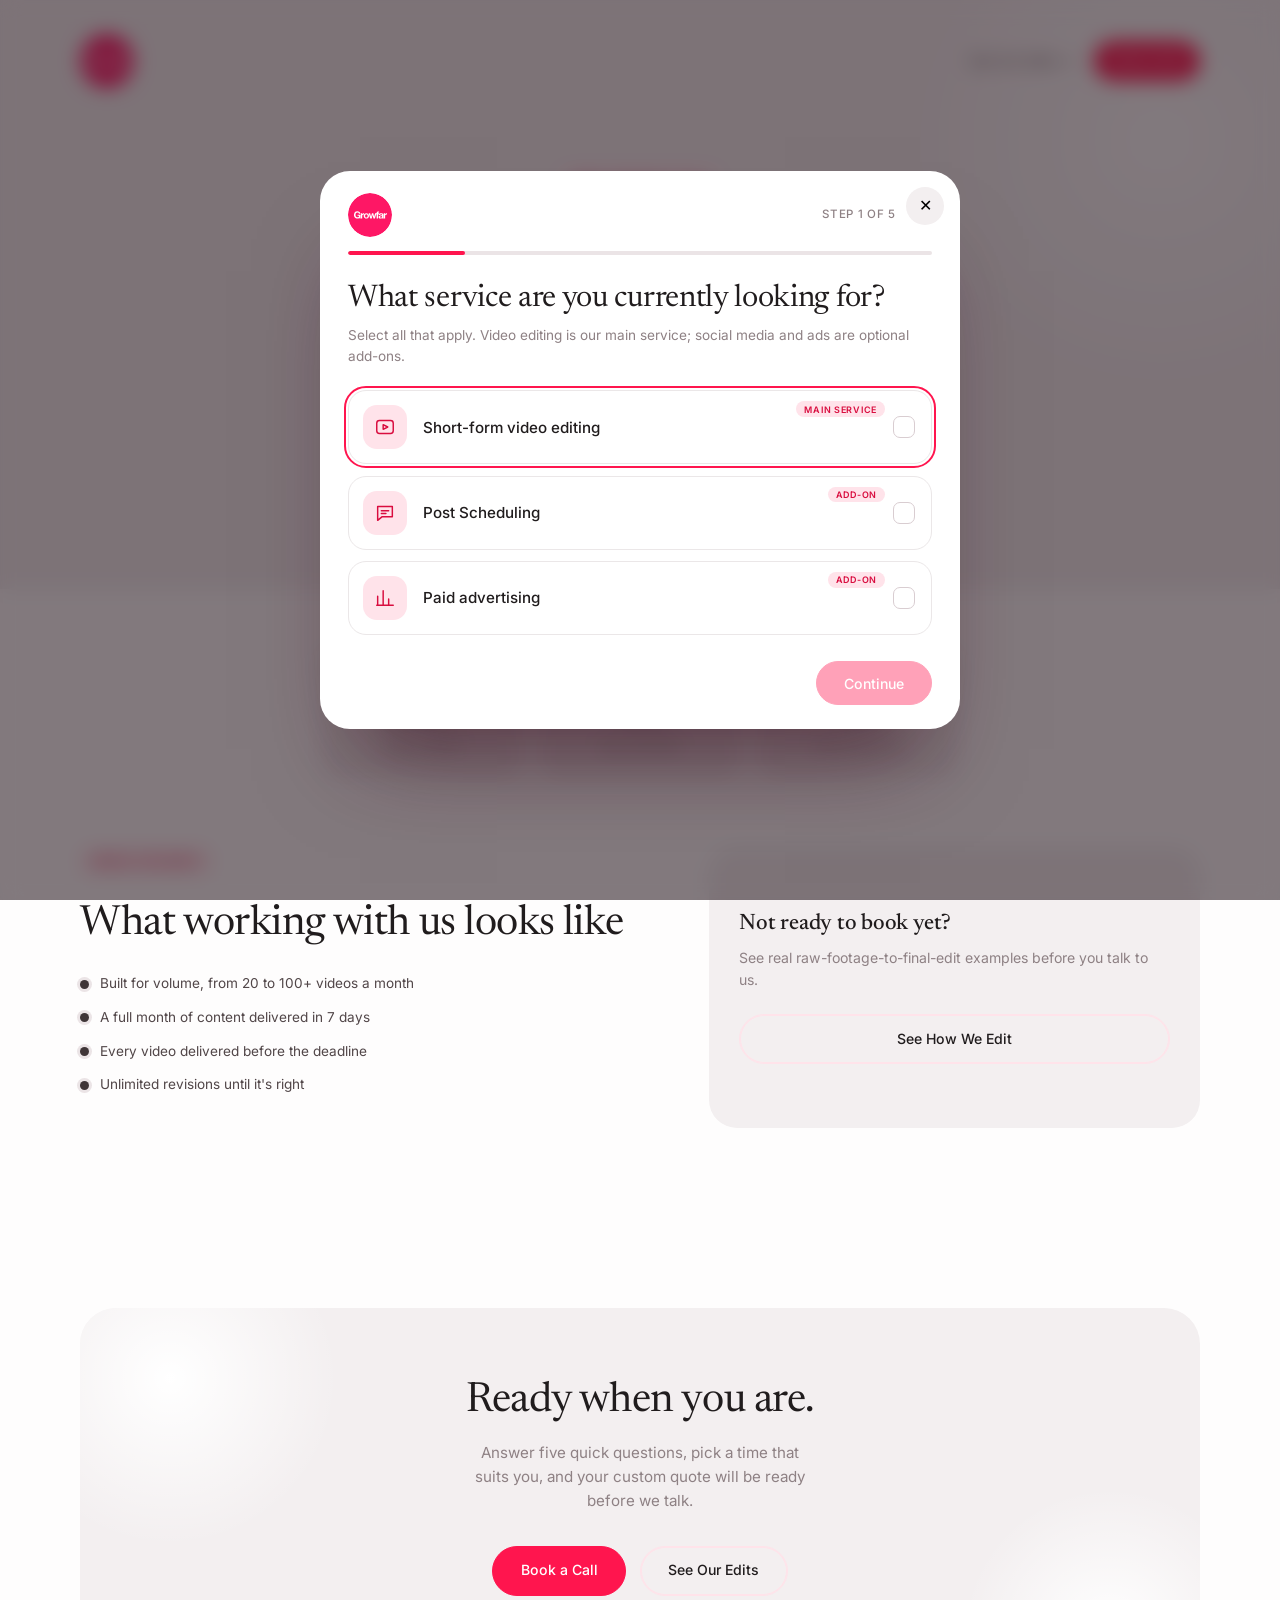
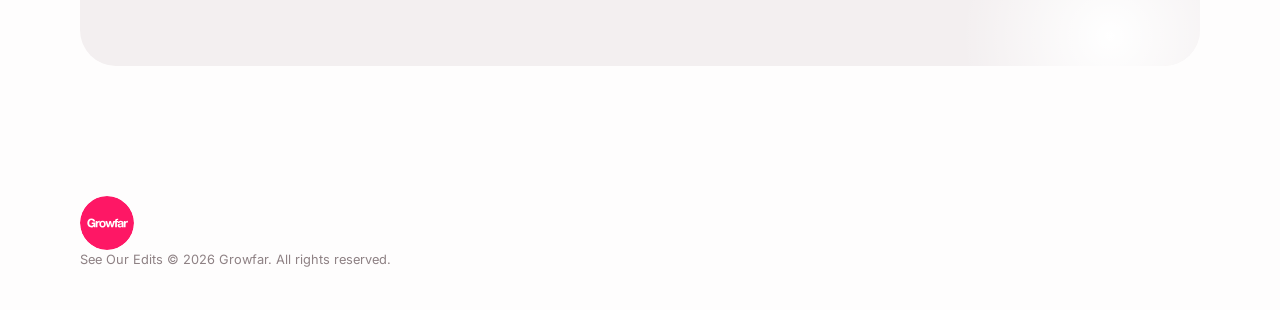
==== commit 038424cc: "Add files via upload" ====
--- a/book.html
+++ b/book.html
@@ -34,8 +34,10 @@
 <body>
 
 <header>
-  <div class="wrap nav" style="justify-content:center">
+  <div class="wrap nav lp-head">
     <a href="index.html" class="logo"><img src="assets/logo.svg" alt="Growfar" width="54" height="54"></a>
+    <a href="work.html" class="lp-nav-link">See Our Edits →</a>
+    <a href="#contact" data-book class="btn btn-fill btn-sm">Book a Call</a>
   </div>
 </header>
 
@@ -46,13 +48,61 @@
       <h1>Let's plan your content.</h1>
       <p class="lead">Answer five quick questions, pick a time that suits you, and your custom quote will be ready before we talk.</p>
       <a href="#contact" data-book class="btn btn-fill">Book a Call</a>
+      <div class="community lp-trust">
+        <div class="avatars"><span class="a1">AK</span><span class="a2">RS</span><span class="a3">MP</span></div>
+        <div>Business owners &amp; Content Agency who trust us<b>15+ Happy Clients</b></div>
+      </div>
     </div>
   </div>
+
+  <section class="lp-stats-sec">
+    <div class="wrap">
+      <div class="stats lp-stats">
+        <div class="stat"><svg viewBox="0 0 24 24"><rect x="3" y="5" width="18" height="14" rx="3"/><path d="M10 9.5l5 2.5-5 2.5z"/></svg><b>2,100+</b><span>Videos Edited</span></div>
+        <div class="stat"><svg viewBox="0 0 24 24"><path d="M5 20V10M12 20V4M19 20v-7"/></svg><b>4.2x</b><span>Avg. Ad ROAS</span></div>
+        <div class="stat"><svg viewBox="0 0 24 24"><path d="M12 3l2.6 5.6 6 .7-4.5 4.1 1.2 6L12 16.5 6.7 19.4l1.2-6L3.4 9.3l6-.7z"/></svg><b>98%</b><span>Client Retention</span></div>
+      </div>
+    </div>
+  </section>
+
+  <section class="lp-why">
+    <div class="wrap lp-why-grid">
+      <div>
+        <span class="pill-tag">While you wait</span>
+        <h2>What working with us looks like</h2>
+        <ul class="ticks">
+          <li>Built for volume, from 20 to 100+ videos a month</li>
+          <li>A full month of content delivered in 7 days</li>
+          <li>Every video delivered before the deadline</li>
+          <li>Unlimited revisions until it's right</li>
+        </ul>
+      </div>
+      <div class="lp-edits-card">
+        <h3>Not ready to book yet?</h3>
+        <p>See real raw-footage-to-final-edit examples before you talk to us.</p>
+        <a href="work.html" class="btn btn-line">See How We Edit</a>
+      </div>
+    </div>
+  </section>
+
+  <section class="lp-cta">
+    <div class="wrap">
+      <div class="band">
+        <h2>Ready when you are.</h2>
+        <p class="lead">Answer five quick questions, pick a time that suits you, and your custom quote will be ready before we talk.</p>
+        <div class="btn-row">
+          <a href="#contact" data-book class="btn btn-fill">Book a Call</a>
+          <a href="work.html" class="btn btn-line">See Our Edits</a>
+        </div>
+      </div>
+    </div>
+  </section>
 </main>
 
 <footer class="lp-foot">
   <div class="wrap">
     <a href="index.html" class="logo"><img src="assets/logo.svg" alt="Growfar" width="36" height="36"></a>
+    <a href="work.html">See Our Edits</a>
     <span>© 2026 Growfar. All rights reserved.</span>
   </div>
 </footer>
@@ -69,6 +119,8 @@
   });
   // This page exists as an ad destination: open the form straight away so the
   // click lands directly on question 1, no extra "Book a Call" click needed.
+  // If they close it, the page behind now has real content (trust bar, stats,
+  // what's included, a link to see edits) instead of being empty.
   window.addEventListener('load', function () {
     window.GFBooking && window.GFBooking.open();
   });
--- a/style.css
+++ b/style.css
@@ -1157,5 +1157,31 @@
 /* Book-a-call landing page (ads destination) — same brand shell, no nav/animation deps */
 .lp-center{max-width:600px;margin-inline:auto;text-align:center}
 .lp-center p.lead{margin:1rem auto 2rem;max-width:44ch}
-.lp-foot{padding:28px 0;border-top:1px solid var(--line)}
-.lp-foot .wrap{display:flex;align-items:center;justify-content:center;gap:.8rem;color:var(--muted);font-size:.78rem}
+.lp-trust{justify-content:center;margin-top:1.8rem}
+.lp-head{flex-wrap:wrap;row-gap:.8rem}
+.lp-nav-link{font-size:.86rem;color:#564c4e;margin-left:auto;margin-right:1.2rem;transition:color .3s;white-space:nowrap}
+.lp-nav-link:hover{color:var(--green-d)}
+
+.lp-stats-sec{padding:56px 0 0}
+.lp-stats{grid-template-columns:repeat(3,1fr);gap:1rem;max-width:640px;margin-inline:auto}
+.lp-stats .stat{grid-template-columns:1fr;justify-items:center;text-align:center;row-gap:.3rem;padding:22px 10px;background:var(--tint);border-radius:20px}
+.lp-stats .stat svg{width:22px;height:22px;fill:none;stroke:var(--green-d);stroke-width:1.7}
+.lp-stats .stat b{font-family:var(--serif);font-size:1.5rem;font-weight:500}
+.lp-stats .stat span{font-size:.74rem;color:var(--muted)}
+
+.lp-why{padding:70px 0}
+.lp-why-grid{display:grid;grid-template-columns:1.2fr 1fr;gap:2.5rem;align-items:start}
+.lp-why-grid h2{margin-top:.6rem}
+.lp-edits-card{background:var(--tint);border-radius:28px;padding:36px 30px;align-self:stretch;display:flex;flex-direction:column;justify-content:center}
+.lp-edits-card h3{font-family:var(--serif);font-weight:500;font-size:1.4rem;margin-bottom:.6rem}
+.lp-edits-card p{color:var(--muted);font-size:.88rem;margin-bottom:1.4rem}
+
+.lp-cta{padding-bottom:70px}
+
+@media (max-width:720px){
+  .lp-head{justify-content:center}
+  .lp-nav-link{margin:0;order:2}
+  .lp-head .btn{order:3}
+  .lp-stats{grid-template-columns:1fr}
+  .lp-why-grid{grid-template-columns:1fr}
+}
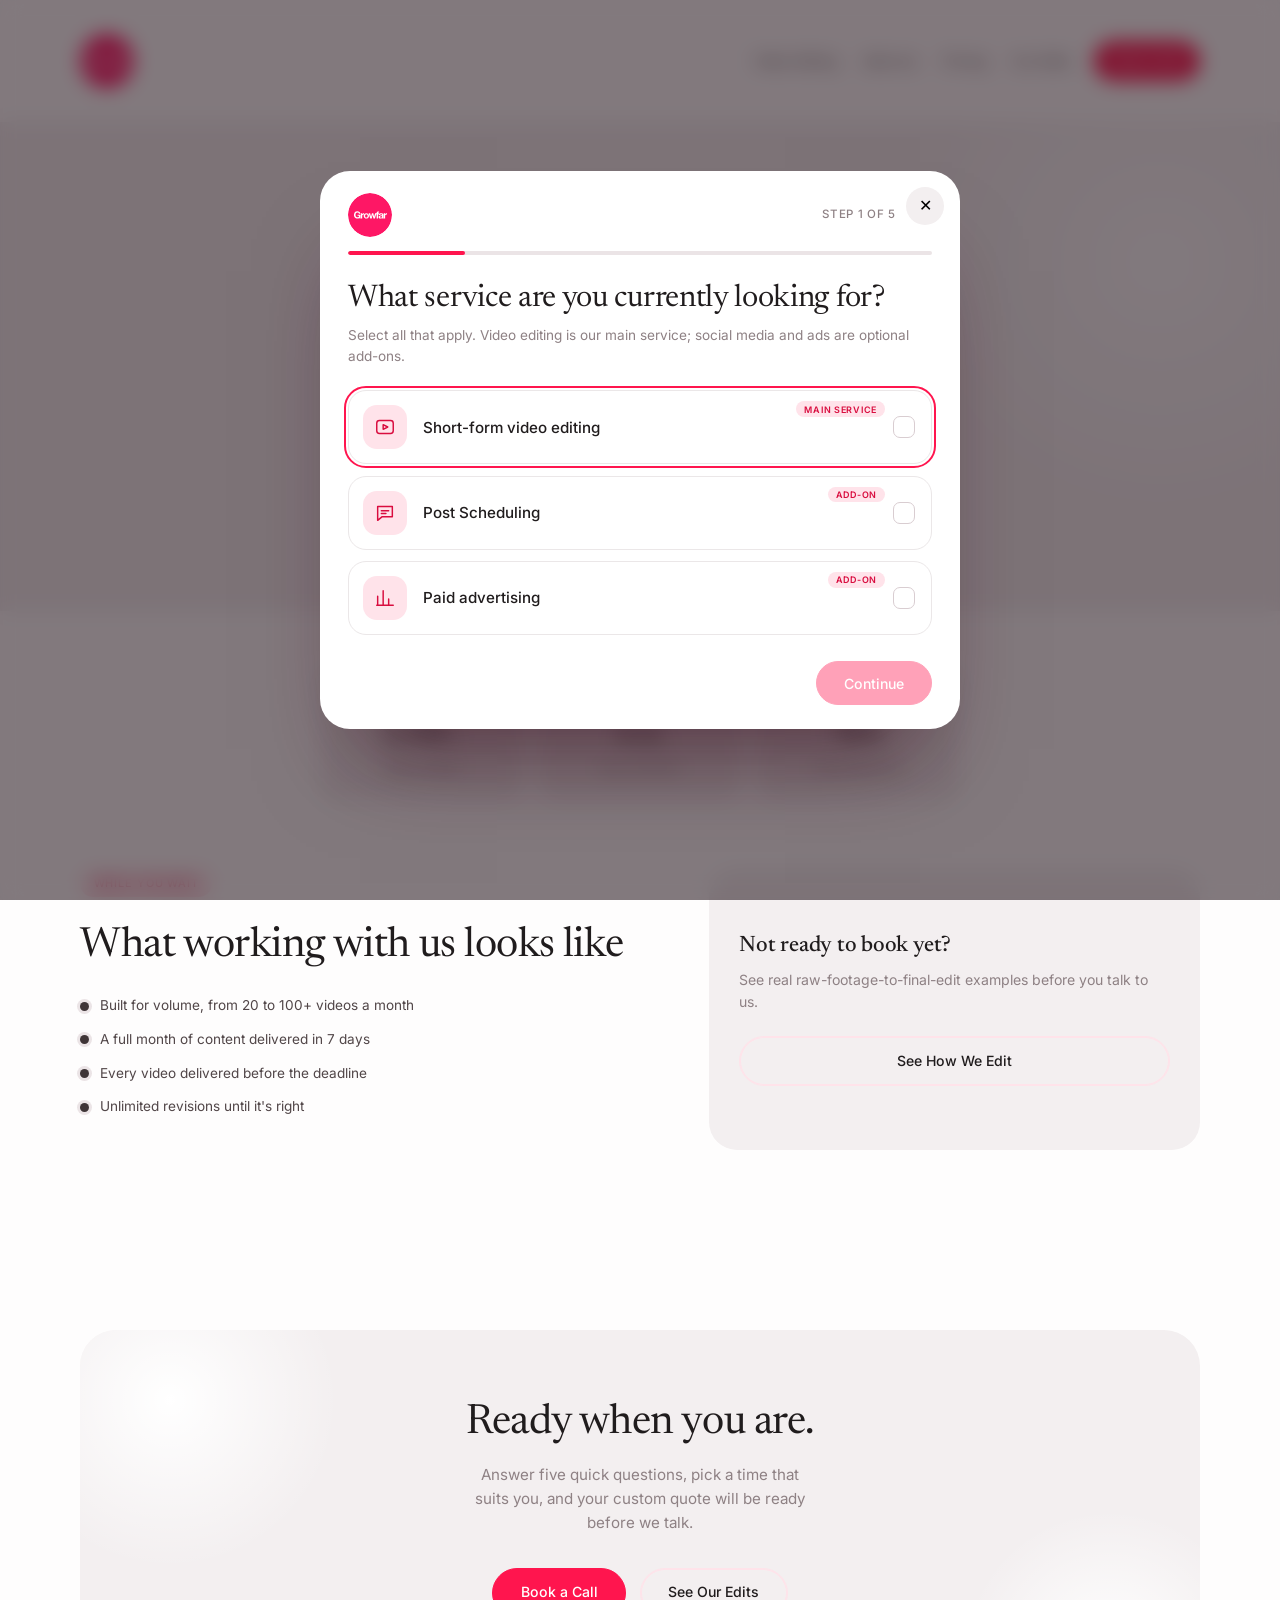
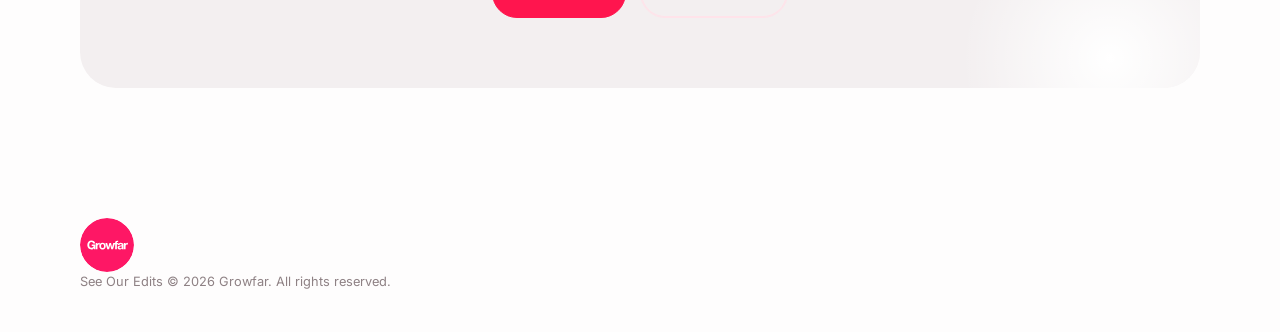
==== commit aa07cba5: "Add files via upload" ====
--- a/book.html
+++ b/book.html
@@ -31,12 +31,17 @@
 /></noscript>
 <!-- End Meta Pixel Code -->
 </head>
-<body>
+<body class="lp-body">
 
 <header>
   <div class="wrap nav lp-head">
     <a href="index.html" class="logo"><img src="assets/logo.svg" alt="Growfar" width="54" height="54"></a>
-    <a href="work.html" class="lp-nav-link">See Our Edits →</a>
+    <div class="lp-menu">
+      <a href="index.html#services">Video Editing</a>
+      <a href="index.html#addons">Add-ons</a>
+      <a href="index.html#pricing">Pricing</a>
+      <a href="work.html">Our Edits</a>
+    </div>
     <a href="#contact" data-book class="btn btn-fill btn-sm">Book a Call</a>
   </div>
 </header>
--- a/style.css
+++ b/style.css
@@ -1155,12 +1155,17 @@
 @media (max-width:720px){.foot-social{order:2}}
 
 /* Book-a-call landing page (ads destination) — same brand shell, no nav/animation deps */
+/* header is static here (not fixed/scroll-hiding, since there's no scroll JS on this
+   page) so a taller header on small screens never overlaps the hero below it */
+.lp-body header{position:static;background:var(--bg)}
+.lp-body .hero{padding-top:70px}
 .lp-center{max-width:600px;margin-inline:auto;text-align:center}
 .lp-center p.lead{margin:1rem auto 2rem;max-width:44ch}
 .lp-trust{justify-content:center;margin-top:1.8rem}
 .lp-head{flex-wrap:wrap;row-gap:.8rem}
-.lp-nav-link{font-size:.86rem;color:#564c4e;margin-left:auto;margin-right:1.2rem;transition:color .3s;white-space:nowrap}
-.lp-nav-link:hover{color:var(--green-d)}
+.lp-menu{display:flex;flex-wrap:wrap;gap:1.6rem;font-size:.86rem;color:#564c4e;margin-left:auto;margin-right:1.4rem}
+.lp-menu a{transition:color .3s;white-space:nowrap}
+.lp-menu a:hover{color:var(--green-d)}
 
 .lp-stats-sec{padding:56px 0 0}
 .lp-stats{grid-template-columns:repeat(3,1fr);gap:1rem;max-width:640px;margin-inline:auto}
@@ -1180,8 +1185,9 @@
 
 @media (max-width:720px){
   .lp-head{justify-content:center}
-  .lp-nav-link{margin:0;order:2}
-  .lp-head .btn{order:3}
+  .lp-head .logo{flex:0 0 100%;justify-content:center;display:flex}
+  .lp-menu{margin:0;justify-content:center;order:2;flex:0 0 100%}
+  .lp-head .btn{order:3;margin-inline:auto}
   .lp-stats{grid-template-columns:1fr}
   .lp-why-grid{grid-template-columns:1fr}
 }
